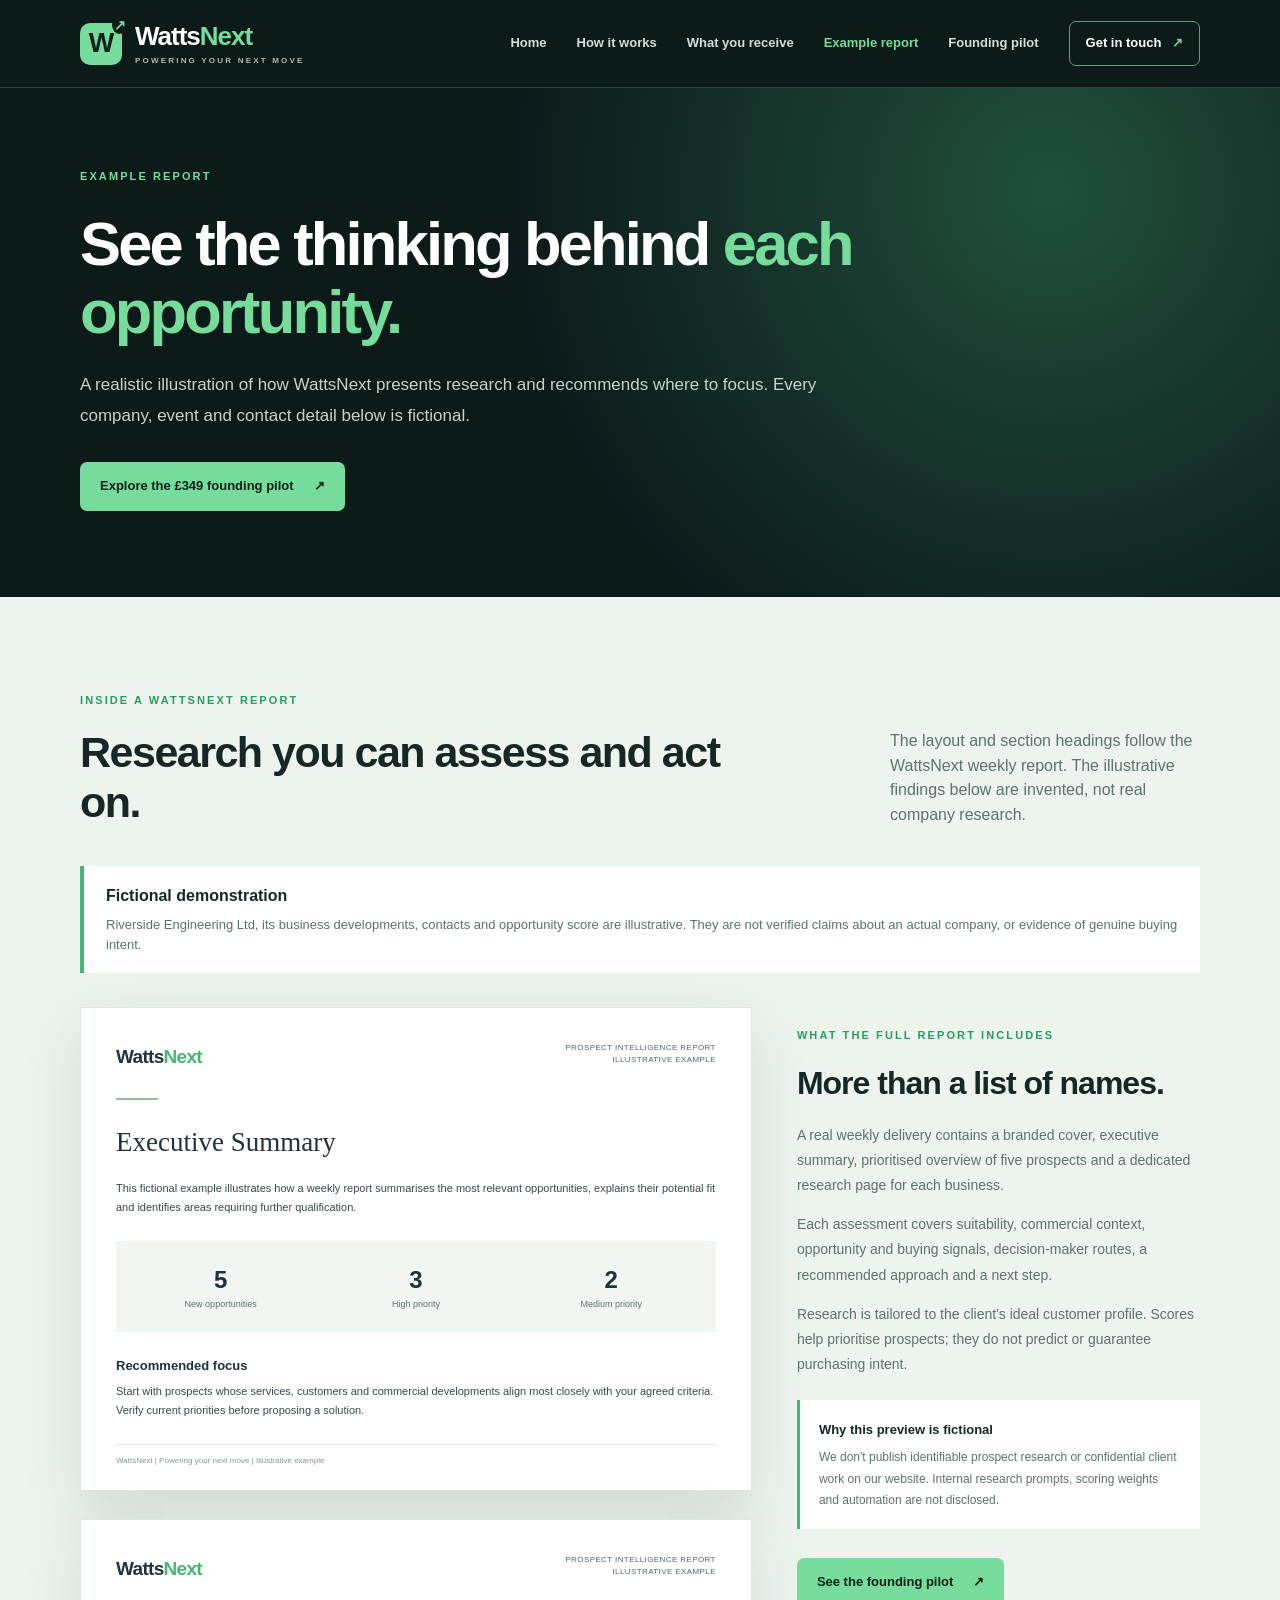
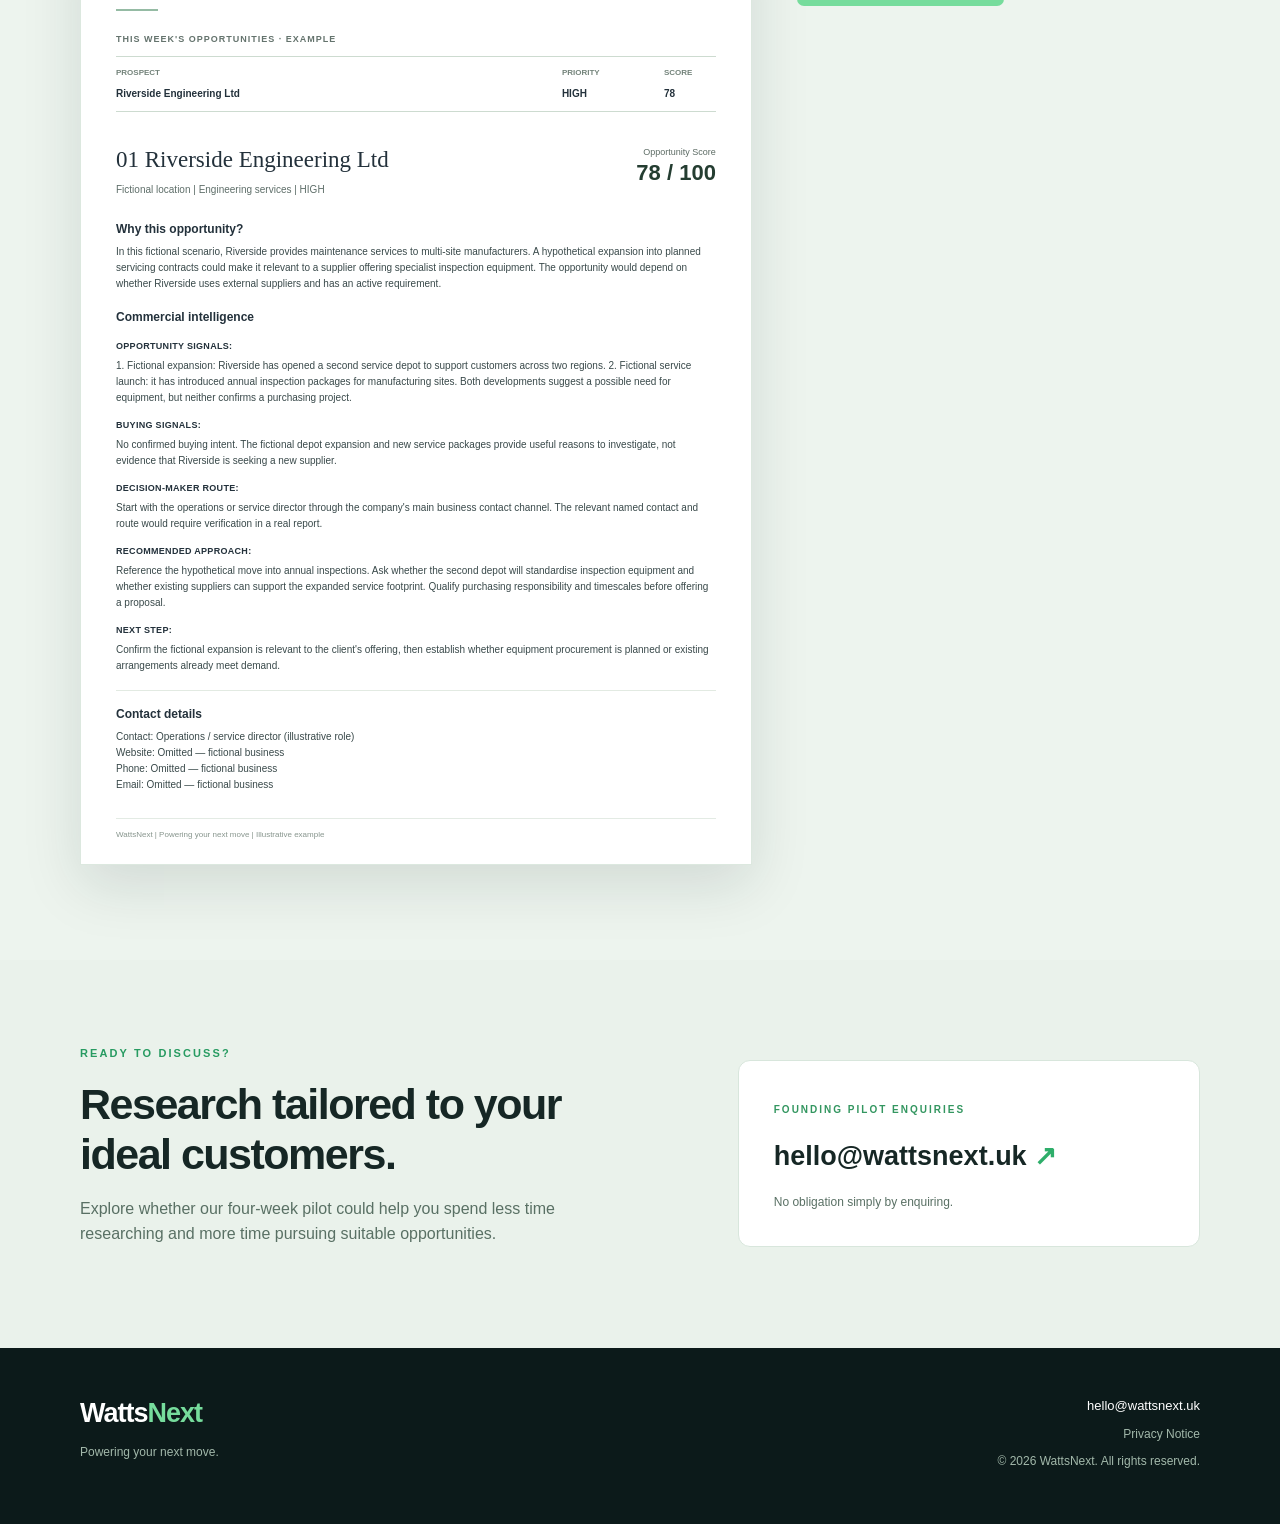
==== example-report.html @ 19c23146 "Add files via upload" ====
<!doctype html><html lang="en-GB"><head><meta charset="utf-8"><meta name="viewport" content="width=device-width, initial-scale=1"><meta name="description" content="Preview the format of a WattsNext prospect intelligence report using entirely fictional business information."><title>Example Report | WattsNext</title><link rel="stylesheet" href="styles.css"></head><body><header class="site-header"><div class="wrap nav"><a class="brand" href="index.html" aria-label="WattsNext home"><span class="mark">W<span class="spark">↗</span></span><span>Watts<span class="green">Next</span><small>POWERING YOUR NEXT MOVE</small></span></a><nav aria-label="Main navigation"><a href="index.html">Home</a><a href="how-it-works.html">How it works</a><a href="index.html#deliverables">What you receive</a><a href="example-report.html" aria-current="page">Example report</a><a href="founding-pilot.html">Founding pilot</a><a class="nav-contact" href="mailto:hello@wattsnext.uk?subject=WattsNext%20enquiry">Get in touch <span aria-hidden="true">↗</span></a></nav></div></header><main><section class="inner-hero"><div class="wrap"><div class="section-label light">EXAMPLE REPORT</div><h1>See the thinking behind <em>each opportunity.</em></h1><p class="lead">A realistic illustration of how WattsNext presents research and recommends where to focus. Every company, event and contact detail below is fictional.</p><div class="actions"><a class="btn primary" href="founding-pilot.html">Explore the £349 founding pilot <span aria-hidden="true">↗</span></a></div></div></section>
<section class="section report-showcase example-report-page"><div class="wrap"><div class="section-label">INSIDE A WATTSNEXT REPORT</div><div class="section-heading"><h2>Research you can assess and act on.</h2><p>The layout and section headings follow the WattsNext weekly report. The illustrative findings below are invented, not real company research.</p></div>
<div class="report-disclaimer"><strong>Fictional demonstration</strong><p>Riverside Engineering Ltd, its business developments, contacts and opportunity score are illustrative. They are not verified claims about an actual company, or evidence of genuine buying intent.</p></div>
<div class="example-report-layout"><div class="report-preview-stack">
<article class="document-preview sample-summary" aria-label="Illustrative weekly report summary"><div class="document-top"><strong>Watts<span>Next</span></strong><small>PROSPECT INTELLIGENCE REPORT<br>ILLUSTRATIVE EXAMPLE</small></div><div class="document-accent"></div><h3 class="sample-doc-title">Executive Summary</h3><p class="sample-doc-copy">This fictional example illustrates how a weekly report summarises the most relevant opportunities, explains their potential fit and identifies areas requiring further qualification.</p><div class="sample-summary-metrics"><div><strong>5</strong><span>New opportunities</span></div><div><strong>3</strong><span>High priority</span></div><div><strong>2</strong><span>Medium priority</span></div></div><h4>Recommended focus</h4><p class="sample-doc-copy">Start with prospects whose services, customers and commercial developments align most closely with your agreed criteria. Verify current priorities before proposing a solution.</p><div class="document-foot">WattsNext | Powering your next move | Illustrative example</div></article>
<article class="document-preview" aria-label="Illustrative fictional prospect research page"><div class="document-top"><strong>Watts<span>Next</span></strong><small>PROSPECT INTELLIGENCE REPORT<br>ILLUSTRATIVE EXAMPLE</small></div><div class="document-accent"></div><div class="document-overline">THIS WEEK'S OPPORTUNITIES · EXAMPLE</div><div class="document-mini-table"><span>PROSPECT</span><span>PRIORITY</span><span>SCORE</span><strong>Riverside Engineering Ltd</strong><b>HIGH</b><b>78</b></div>
<div class="document-heading"><div><h3>01 Riverside Engineering Ltd</h3><p>Fictional location | Engineering services | HIGH</p></div><div class="document-score"><small>Opportunity Score</small><strong>78 / 100</strong></div></div>
<div class="document-section"><h4>Why this opportunity?</h4><p>In this fictional scenario, Riverside provides maintenance services to multi-site manufacturers. A hypothetical expansion into planned servicing contracts could make it relevant to a supplier offering specialist inspection equipment. The opportunity would depend on whether Riverside uses external suppliers and has an active requirement.</p></div>
<div class="document-section"><h4>Commercial intelligence</h4><h5>OPPORTUNITY SIGNALS:</h5><p>1. Fictional expansion: Riverside has opened a second service depot to support customers across two regions. 2. Fictional service launch: it has introduced annual inspection packages for manufacturing sites. Both developments suggest a possible need for equipment, but neither confirms a purchasing project.</p><h5>BUYING SIGNALS:</h5><p>No confirmed buying intent. The fictional depot expansion and new service packages provide useful reasons to investigate, not evidence that Riverside is seeking a new supplier.</p><h5>DECISION-MAKER ROUTE:</h5><p>Start with the operations or service director through the company's main business contact channel. The relevant named contact and route would require verification in a real report.</p><h5>RECOMMENDED APPROACH:</h5><p>Reference the hypothetical move into annual inspections. Ask whether the second depot will standardise inspection equipment and whether existing suppliers can support the expanded service footprint. Qualify purchasing responsibility and timescales before offering a proposal.</p><h5>NEXT STEP:</h5><p>Confirm the fictional expansion is relevant to the client's offering, then establish whether equipment procurement is planned or existing arrangements already meet demand.</p></div>
<div class="document-section document-contacts"><h4>Contact details</h4><p>Contact: Operations / service director (illustrative role)<br>Website: Omitted — fictional business<br>Phone: Omitted — fictional business<br>Email: Omitted — fictional business</p></div><div class="document-foot">WattsNext | Powering your next move | Illustrative example</div></article>
</div><aside class="showcase-aside"><div class="section-label">WHAT THE FULL REPORT INCLUDES</div><h3>More than a list of names.</h3><p>A real weekly delivery contains a branded cover, executive summary, prioritised overview of five prospects and a dedicated research page for each business.</p><p>Each assessment covers suitability, commercial context, opportunity and buying signals, decision-maker routes, a recommended approach and a next step.</p><p>Research is tailored to the client's ideal customer profile. Scores help prioritise prospects; they do not predict or guarantee purchasing intent.</p><div class="showcase-disclaimer"><strong>Why this preview is fictional</strong><p>We don't publish identifiable prospect research or confidential client work on our website. Internal research prompts, scoring weights and automation are not disclosed.</p></div><a class="btn primary" href="founding-pilot.html">See the founding pilot <span aria-hidden="true">↗</span></a></aside></div></div></section>
<section class="contact-section"><div class="wrap contact-grid"><div><div class="section-label">READY TO DISCUSS?</div><h2>Research tailored to your ideal customers.</h2><p>Explore whether our four-week pilot could help you spend less time researching and more time pursuing suitable opportunities.</p></div><div class="contact-box"><span>FOUNDING PILOT ENQUIRIES</span><a href="mailto:hello@wattsnext.uk?subject=WattsNext%20%C2%A3349%20founding%20pilot%20enquiry">hello@wattsnext.uk <span aria-hidden="true">↗</span></a><p>No obligation simply by enquiring.</p></div></div></section></main><footer><div class="wrap footer-grid"><div><a class="footer-brand" href="index.html">Watts<span class="green">Next</span></a><p>Powering your next move.</p></div><div class="footer-right"><a href="mailto:hello@wattsnext.uk">hello@wattsnext.uk</a><p><a href="https://docs.google.com/document/d/1ftN30DPU0YbhLh_8CklvsjxT-NBt7JfH/edit?usp=drivesdk&amp;ouid=116151901559799536463&amp;rtpof=true&amp;sd=true" target="_blank" rel="noopener noreferrer">Privacy Notice</a></p><p>© <span id="year">2026</span> WattsNext. All rights reserved.</p></div></div></footer><script>document.getElementById('year').textContent=new Date().getFullYear();</script></body></html>
---- styles.css ----
:root{--dark:#0c1a1a;--dark2:#102726;--green:#76dc9c;--green2:#40b977;--ink:#162725;--muted:#5f716b;--light:#f3f7f3;--line:#dce8df}*{box-sizing:border-box}html{scroll-behavior:smooth}body{margin:0;font-family:Arial,Helvetica,sans-serif;color:var(--ink);line-height:1.55}a{text-decoration:none;color:inherit}.wrap{width:min(1120px,calc(100% - 48px));margin:auto}.site-header{background:var(--dark);color:#fff;border-bottom:1px solid #29403b}.nav{min-height:87px;display:flex;align-items:center;justify-content:space-between;gap:24px}.brand{display:flex;align-items:center;gap:13px;font-size:26px;font-weight:800;letter-spacing:-1px;line-height:1}.brand small{display:block;font-size:8px;letter-spacing:2.2px;color:#a9bcb4;margin-top:8px;font-weight:600}.green{color:var(--green)}.mark{width:42px;height:42px;background:var(--green);color:#0c2019;display:grid;place-items:center;border-radius:10px;font-size:27px;font-weight:900;position:relative}.spark{position:absolute;font-size:14px;right:-5px;top:-7px;background:var(--dark);color:var(--green);border-radius:50%;padding:2px}.nav nav{display:flex;align-items:center;gap:30px;font-size:13px;font-weight:600}.nav nav>a:not(.nav-contact){color:#d1dfd6}.nav nav>a:hover{color:var(--green)}.nav-contact{border:1px solid #6c9680;border-radius:7px;padding:11px 16px}.nav-contact span{color:var(--green);margin-left:7px}.hero{background:radial-gradient(circle at 78% 35%,#173c32 0%,transparent 43%),var(--dark);color:#fff;padding:90px 0 100px;overflow:hidden}.hero-grid{display:grid;grid-template-columns:1.1fr .9fr;gap:55px;align-items:center}.eyebrow,.section-label{font-size:11px;font-weight:800;letter-spacing:2.1px;color:#279b61}.eyebrow{color:var(--green);display:flex;align-items:center;gap:11px}.dot{height:7px;width:7px;background:var(--green);border-radius:50%;box-shadow:0 0 0 5px #75db9a24}h1,h2,h3,p{margin-top:0}h1{font-size:clamp(42px,5.1vw,68px);letter-spacing:-2.8px;line-height:1.1;margin:25px 0}h1 em{font-style:normal;color:var(--green)}.lead{font-size:17px;color:#c4d5ce;max-width:565px;line-height:1.8}.actions{display:flex;gap:13px;flex-wrap:wrap;margin-top:31px}.btn{display:inline-flex;align-items:center;justify-content:center;gap:20px;border-radius:7px;padding:14px 20px;font-size:13px;font-weight:800;transition:transform .15s}.btn:hover{transform:translateY(-2px)}.primary{background:var(--green);color:#092018}.secondary{border:1px solid #5c7770;color:#fff}.hero-note{font-size:12px;color:#9eb5aa;display:flex;align-items:center;gap:11px;margin-top:39px}.line{width:27px;height:1px;background:var(--green)}.hero-visual{position:relative;padding:25px 0 30px}.glow{position:absolute;width:380px;height:380px;background:#64d99918;border-radius:50%;filter:blur(22px);left:30px;top:10px}.report{position:relative;max-width:440px;margin:auto;background:#f8faf7;color:var(--ink);border-radius:13px;box-shadow:0 35px 70px #0007;transform:rotate(2deg);padding:30px}.report-top{display:flex;justify-content:space-between;align-items:center;gap:8px;font-size:10px;font-weight:900;color:#1d3730}.report-top>span:last-child{font-size:7px;letter-spacing:1px;color:#7a8d85}.report-title{font-size:28px;letter-spacing:-1px;line-height:1.15;font-weight:800;margin-top:38px}.report-sub{font-size:10px;color:#80928a;margin-top:9px;margin-bottom:27px}.report-row{display:flex;align-items:center;gap:12px;border-top:1px solid #e3eae4;padding:17px 0}.avatar{width:34px;height:34px;background:#e2f3e8;color:#278d58;display:grid;place-items:center;border-radius:8px;font-size:11px;font-weight:800}.fake-lines{flex:1;display:grid;gap:7px}.fake-lines b,.fake-lines i{height:7px;background:#d7e3da;border-radius:8px;width:82%}.fake-lines i{width:60%;height:5px;background:#e9efea}.score{font-size:8px;color:#23804f;background:#d9f5e3;border-radius:4px;padding:6px;font-weight:800;white-space:nowrap}.score.medium{color:#96711e;background:#f8edcb}.report-footer{display:flex;justify-content:space-between;border-top:1px solid #e3eae4;padding-top:17px;font-size:8px;color:#899b90;letter-spacing:1px;font-weight:800}.float-chip{position:absolute;right:-18px;bottom:10px;background:#1c3d32;color:#fff;border:1px solid #47735a;box-shadow:0 15px 35px #0006;border-radius:8px;padding:12px 16px;font-size:12px;font-weight:700;transform:rotate(-2deg)}.check{background:var(--green);color:#0d231a;border-radius:50%;padding:2px 5px;margin-right:8px}.intro{padding:72px 0;background:#eaf2eb}.intro-grid{display:grid;grid-template-columns:230px 1fr;gap:35px}.intro h2{font-size:clamp(26px,3.1vw,38px);line-height:1.28;letter-spacing:-1px;max-width:820px}.intro h2 span,.deliverables h2 span{color:#6b8275}.intro p{max-width:750px;color:#51665a}.section{padding:95px 0}.section-heading{display:flex;justify-content:space-between;align-items:end;gap:60px;margin:18px 0 38px}.section-heading h2,.deliverables h2,.contact-section h2{font-size:clamp(30px,3.5vw,43px);line-height:1.18;letter-spacing:-1.5px;max-width:650px;margin:0}.section-heading p{color:var(--muted);max-width:310px;margin:0}.steps{display:grid;grid-template-columns:repeat(3,1fr);gap:18px}.step{background:#f4f8f4;border:1px solid #e2eae2;border-radius:11px;padding:29px}.step-number{font-size:12px;font-weight:800;color:#6d9580}.step-icon{font-size:35px;color:#268b59;margin:23px 0 17px}.step h3{font-size:18px;line-height:1.3}.step p{font-size:13px;color:#5b6e63;margin:0}.deliverables{background:#f0f5f0}.deliver-grid{display:grid;grid-template-columns:1.1fr .9fr;gap:95px;align-items:center}.deliverables h2{margin:19px 0 22px}.deliverables p{color:#596e62;max-width:570px}.feature-list{list-style:none;padding:0;margin:28px 0 0}.feature-list li{margin:14px 0;font-size:14px;font-weight:600;display:flex;gap:13px}.feature-list li span{color:#2eac69;font-weight:900}.deliver-card{background:var(--dark2);color:#fff;border-radius:13px;padding:48px 42px;box-shadow:20px 20px 0 #dce8de}.card-label{color:var(--green);font-size:10px;letter-spacing:2px;font-weight:800}.big-quote{font-size:clamp(29px,3vw,42px);font-weight:800;letter-spacing:-1.3px;line-height:1.2;margin:35px 0}.card-rule{height:1px;background:#45665a;margin-bottom:24px}.deliver-card p{font-size:13px;color:#b9cec2;line-height:1.8;margin:0}.pilot-section{background:#fff}.pilot-card{background:var(--dark);border-radius:17px;color:#fff;padding:65px;display:grid;grid-template-columns:1fr .75fr;gap:70px;align-items:center;background-image:radial-gradient(circle at 10% 90%,#214f3c,transparent 43%)}.section-label.light{color:var(--green)}.pilot-card h2{font-size:clamp(32px,3.7vw,49px);letter-spacing:-1.5px;line-height:1.15;margin:22px 0}.pilot-card p{color:#c1d1c7;font-size:15px;line-height:1.8;margin-bottom:30px}.price-box{border:1px solid #4b7662;border-radius:12px;padding:35px;background:#ffffff0b}.price-label{font-size:10px;letter-spacing:1.5px;color:#a6d4b7;font-weight:800}.price{font-size:72px;font-weight:800;letter-spacing:-3px;line-height:1.15;margin-top:15px}.price-sub{font-size:12px;color:#b8d0bf}.price-rule{height:1px;background:#476457;margin:24px 0}.metric{display:flex;align-items:center;gap:17px;margin-top:15px}.metric strong{font-size:29px;color:var(--green);min-width:42px}.metric span{font-size:12px;color:#d0dfd4}.contact-section{background:#eaf2eb;padding:85px 0}.contact-grid{display:grid;grid-template-columns:1fr .8fr;gap:80px;align-items:center}.contact-section h2{margin:17px 0}.contact-section p{color:#597064;max-width:540px}.contact-box{background:#fff;border:1px solid #d8e6dc;border-radius:12px;padding:35px}.contact-box>span{font-size:10px;letter-spacing:2px;font-weight:800;color:#339660}.contact-box>a{display:block;font-size:clamp(18px,2.3vw,27px);font-weight:800;margin:15px 0;word-break:break-word}.contact-box>a span{color:#2eae6a}.contact-box p{font-size:12px;margin:0}footer{background:#0c1a1a;color:#fff;padding:45px 0}.footer-grid{display:flex;justify-content:space-between;gap:40px}.footer-brand{font-size:27px;font-weight:800;letter-spacing:-1px}footer p{font-size:12px;color:#a2b8aa;margin:8px 0}.footer-right{text-align:right}.footer-right>a{font-size:13px}.footer-notice{max-width:450px;font-size:11px}@media(max-width:850px){.nav nav{gap:13px}.nav nav>a:not(.nav-contact){display:none}.hero-grid,.deliver-grid,.pilot-card{grid-template-columns:1fr}.hero{padding:65px 0}.hero-visual{max-width:500px;margin:auto;width:100%}.intro-grid{grid-template-columns:1fr;gap:12px}.section-heading{display:block}.section-heading p{margin-top:15px}.deliver-grid,.pilot-card{gap:38px}.pilot-card{padding:40px}.contact-grid{gap:30px}}@media(max-width:600px){.wrap{width:min(100% - 34px,1120px)}.nav{min-height:75px}.brand{font-size:23px}.brand small{font-size:7px}.nav-contact{font-size:11px;padding:9px}.hero{padding:56px 0 72px}h1{letter-spacing:-1.7px}.lead{font-size:15px}.report{padding:23px}.float-chip{right:0}.intro,.section,.contact-section{padding:60px 0}.steps{grid-template-columns:1fr}.deliver-card{padding:32px;box-shadow:10px 10px 0 #dce8de}.pilot-card{padding:29px}.price{font-size:58px}.contact-grid{grid-template-columns:1fr}.contact-box{padding:24px}.footer-grid{display:block}.footer-right{text-align:left;margin-top:24px}}

/* Additional pages and responsive navigation */
.inner-hero{background:radial-gradient(circle at 82% 20%,#214f3c 0%,transparent 48%),var(--dark);color:#fff;padding:80px 0 86px}.inner-hero h1{max-width:920px;font-size:clamp(39px,4.8vw,62px)}.inner-hero .lead{max-width:740px}.inner-title{font-size:clamp(30px,3.4vw,43px);letter-spacing:-1.5px;line-height:1.2;max-width:820px;margin:20px 0 35px}.detail-steps{display:grid;grid-template-columns:repeat(2,minmax(0,1fr));gap:20px}.detail-steps.three{grid-template-columns:repeat(3,minmax(0,1fr))}.detail-step,.info-card{border:1px solid var(--line);border-radius:12px;background:#fff;padding:30px}.detail-step h3,.info-card h3{font-size:19px;margin:15px 0 12px}.detail-step p,.info-card p{font-size:14px;color:var(--muted);margin:0}.muted-section{background:var(--light)}.info-grid{display:grid;grid-template-columns:repeat(2,minmax(0,1fr));gap:18px}.end-cta{display:flex;justify-content:space-between;align-items:center;gap:30px}.end-cta h2{font-size:clamp(28px,3vw,40px);margin:15px 0}.end-cta p{color:var(--muted)}.fine-print{margin-top:32px;font-size:12px;color:var(--muted);max-width:880px}.pilot-page-card{padding:55px}
@media(max-width:850px){.nav{flex-wrap:wrap;padding:14px 0}.nav nav{display:flex;flex-wrap:wrap;justify-content:flex-start;width:100%;gap:10px 17px}.nav nav>a:not(.nav-contact){display:inline;color:#d1dfd6}.nav-contact{padding:7px 10px}.detail-steps.three{grid-template-columns:1fr}.end-cta{display:block}.end-cta .btn{margin-top:12px}}
@media(max-width:600px){.inner-hero{padding:55px 0 65px}.detail-steps,.info-grid{grid-template-columns:1fr}.detail-step,.info-card{padding:24px}.pilot-page-card{padding:29px}.nav nav{font-size:12px;gap:9px 13px}.nav nav>a:not(.nav-contact){display:inline}}

/* Fictional preview based on the actual WattsNext PDF report layout */
.report-showcase{background:#edf4ee}.showcase-layout{display:grid;grid-template-columns:minmax(0,1.3fr) minmax(250px,.7fr);gap:50px;align-items:start}.document-preview{background:#fff;color:#23313b;border:1px solid #dce8df;box-shadow:0 20px 55px #10272620;padding:34px 35px 22px;font-family:Arial,Helvetica,sans-serif}.document-top{display:flex;justify-content:space-between;gap:20px;align-items:start}.document-top strong{font-size:19px;letter-spacing:-.7px}.document-top strong span{color:#40b977}.document-top small{text-align:right;font-size:8px;color:#53636b;letter-spacing:.4px;line-height:1.5}.document-accent{height:2px;width:42px;background:#95bba4;margin:26px 0 22px}.document-overline{font-size:9px;font-weight:700;letter-spacing:1px;color:#64736d;margin-bottom:9px}.document-mini-table{display:grid;grid-template-columns:1fr 90px 52px;align-items:center;gap:6px 12px;font-size:10px;border-top:1px solid #cddbd0;border-bottom:1px solid #cddbd0;padding:10px 0;margin-bottom:34px}.document-mini-table>span{font-size:8px;color:#73837a;font-weight:800}.document-mini-table b{font-size:10px}.document-heading{display:flex;justify-content:space-between;gap:20px;align-items:start;margin-bottom:22px}.document-heading h3{font-family:Georgia,serif;font-size:23px;line-height:1.18;font-weight:400;margin:0 0 9px}.document-heading p{font-size:10px;color:#5e6e69;margin:0}.document-score{text-align:right;min-width:110px}.document-score small{display:block;font-size:9px;color:#5c6b64}.document-score strong{display:block;font-size:22px;line-height:1.2;color:#243d31}.document-section{margin:16px 0}.document-section h4{font-size:12px;margin:0 0 6px;font-weight:800}.document-section h5{font-size:9px;margin:13px 0 4px;letter-spacing:.3px}.document-section p{font-size:10px;line-height:1.6;margin:0;color:#39494a}.document-contacts{border-top:1px solid #e2eae2;padding-top:14px}.document-foot{border-top:1px solid #e3ebe4;margin-top:25px;padding-top:10px;color:#87958d;font-size:8px}.showcase-aside{padding-top:20px}.showcase-aside h3{font-size:clamp(24px,2.5vw,35px);line-height:1.2;letter-spacing:-1px;margin:20px 0}.showcase-aside p{font-size:14px;color:#5f716b;line-height:1.8}.showcase-disclaimer{background:#fff;border-left:3px solid #40b977;padding:17px 19px;margin:23px 0}.showcase-disclaimer strong{font-size:13px}.showcase-disclaimer p{font-size:12px;margin:5px 0 0}.showcase-aside .btn{margin-top:6px}
@media(max-width:850px){.showcase-layout{grid-template-columns:1fr;gap:28px}.showcase-aside{padding-top:0}}@media(max-width:600px){.document-preview{padding:22px 17px}.document-heading h3{font-size:19px}.document-score{min-width:80px}.document-score strong{font-size:17px}.document-mini-table{grid-template-columns:1fr 54px 38px;gap:7px}.document-top strong{font-size:16px}}

/* Dedicated example report and compact pilot preview */
.preview-teaser{background:#edf4ee}.teaser-grid{display:grid;grid-template-columns:1.1fr .8fr;gap:70px;align-items:center}.teaser-grid p{max-width:620px;color:#5f716b;line-height:1.8;margin:20px 0 24px}.teaser-document{background:#fff;border:1px solid #dce8df;border-radius:12px;padding:30px;box-shadow:0 18px 50px #10272616;transform:rotate(1deg)}.teaser-top{font-weight:800;font-size:21px}.teaser-top small{float:right;font-size:8px;color:#6a8073;letter-spacing:1px}.teaser-rule{width:42px;height:2px;background:#8ab79a;margin:28px 0}.teaser-name{font-family:Georgia,serif;font-size:23px}.teaser-score{font-weight:800;color:#278c58;margin:10px 0 23px}.teaser-lines{display:grid;gap:9px}.teaser-lines b,.teaser-lines i{height:8px;border-radius:5px;background:#d8e5da;width:90%}.teaser-lines i{height:6px;background:#e8efe9;width:72%}.teaser-caption{font-size:9px;letter-spacing:1px;color:#778d7f;margin-top:25px}.example-report-page{background:#edf4ee}.report-disclaimer{border-left:4px solid #40b977;background:#fff;padding:18px 22px;margin:0 0 34px}.report-disclaimer p{margin:6px 0 0;font-size:13px;color:#5f716b}.example-report-layout{display:grid;grid-template-columns:minmax(0,1.25fr) minmax(250px,.75fr);gap:45px;align-items:start}.report-preview-stack{display:grid;gap:28px;min-width:0}.sample-doc-title{font-family:Georgia,serif;font-size:27px;font-weight:400;margin:10px 0 16px}.sample-doc-copy{font-size:11px;color:#39494a;line-height:1.7}.sample-summary-metrics{display:grid;grid-template-columns:repeat(3,1fr);gap:10px;background:#f2f6f2;padding:20px 12px;margin:24px 0}.sample-summary-metrics div{display:grid;justify-items:center;text-align:center}.sample-summary-metrics strong{font-size:24px}.sample-summary-metrics span{font-size:9px;color:#5f716b}.sample-summary h4{font-size:13px;margin-bottom:6px}.example-report-page .showcase-aside{position:sticky;top:25px}.nav nav a[aria-current=page]{color:var(--green)!important}
/* Allow visitors to reach every page on small screens, instead of hiding the links. */
@media(max-width:850px){.nav{flex-wrap:wrap;padding:13px 0;gap:12px}.nav nav{width:100%;overflow-x:auto;white-space:nowrap;padding-bottom:7px;gap:18px}.nav nav>a:not(.nav-contact){display:inline-block}.teaser-grid,.example-report-layout{grid-template-columns:1fr;gap:30px}.example-report-page .showcase-aside{position:static}}
@media(max-width:600px){.teaser-document{padding:22px}.teaser-top small{float:none;display:block;margin-top:7px}.example-report-page .document-preview{padding:22px 17px}.example-report-page .document-heading{flex-wrap:wrap}.example-report-page .document-score{text-align:left}.nav nav{font-size:12px}}
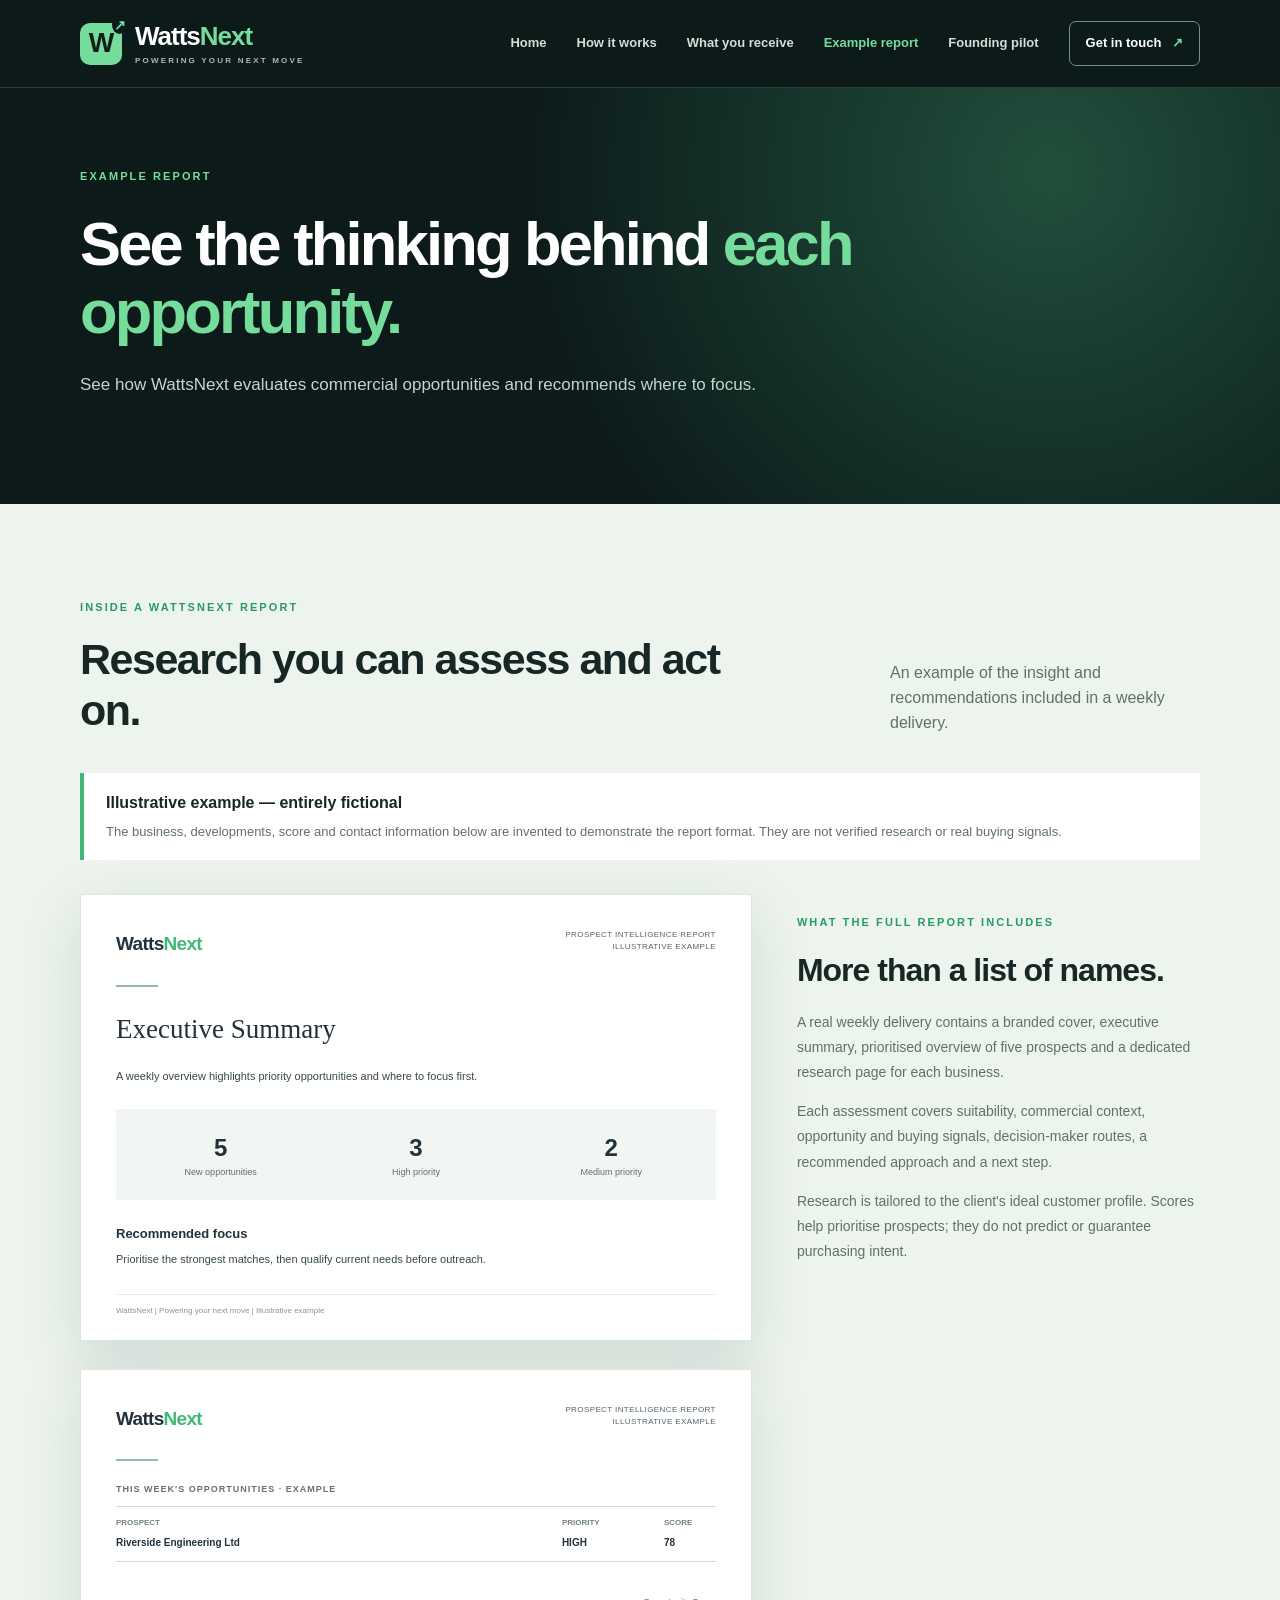
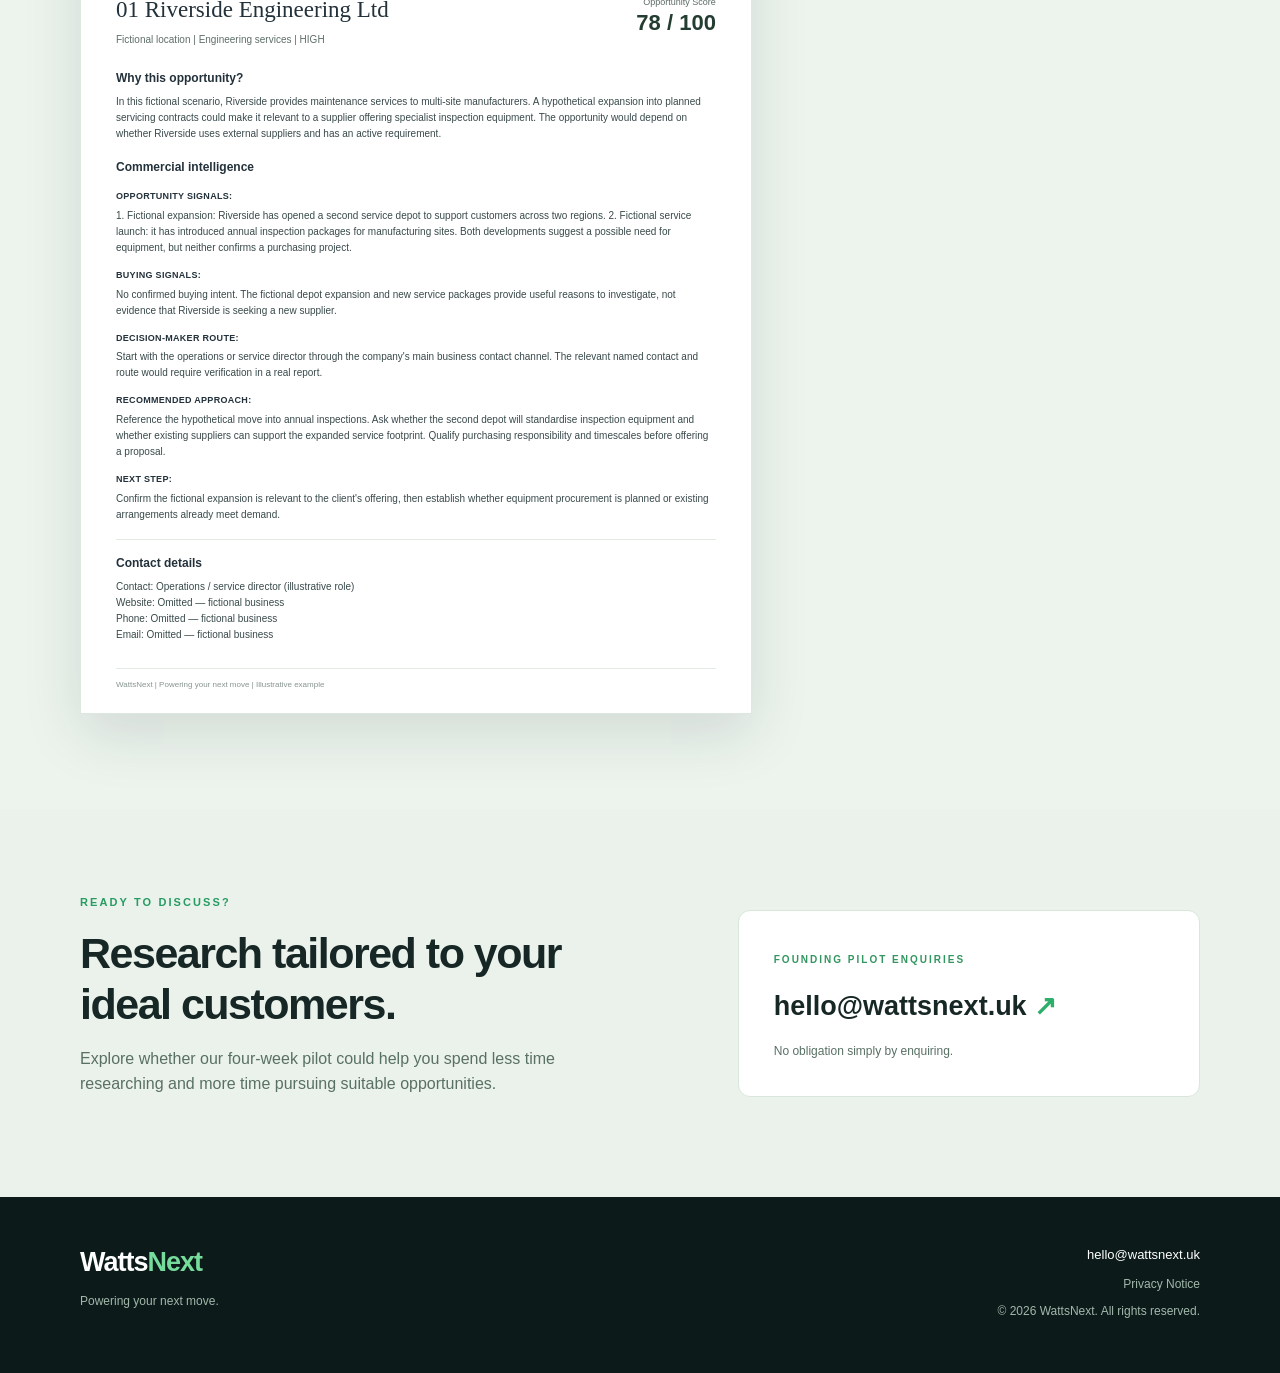
==== commit e1f01312: "Add files via upload" ====
--- a/example-report.html
+++ b/example-report.html
@@ -1,12 +1,12 @@
-<!doctype html><html lang="en-GB"><head><meta charset="utf-8"><meta name="viewport" content="width=device-width, initial-scale=1"><meta name="description" content="Preview the format of a WattsNext prospect intelligence report using entirely fictional business information."><title>Example Report | WattsNext</title><link rel="stylesheet" href="styles.css"></head><body><header class="site-header"><div class="wrap nav"><a class="brand" href="index.html" aria-label="WattsNext home"><span class="mark">W<span class="spark">↗</span></span><span>Watts<span class="green">Next</span><small>POWERING YOUR NEXT MOVE</small></span></a><nav aria-label="Main navigation"><a href="index.html">Home</a><a href="how-it-works.html">How it works</a><a href="index.html#deliverables">What you receive</a><a href="example-report.html" aria-current="page">Example report</a><a href="founding-pilot.html">Founding pilot</a><a class="nav-contact" href="mailto:hello@wattsnext.uk?subject=WattsNext%20enquiry">Get in touch <span aria-hidden="true">↗</span></a></nav></div></header><main><section class="inner-hero"><div class="wrap"><div class="section-label light">EXAMPLE REPORT</div><h1>See the thinking behind <em>each opportunity.</em></h1><p class="lead">A realistic illustration of how WattsNext presents research and recommends where to focus. Every company, event and contact detail below is fictional.</p><div class="actions"><a class="btn primary" href="founding-pilot.html">Explore the £349 founding pilot <span aria-hidden="true">↗</span></a></div></div></section>
-<section class="section report-showcase example-report-page"><div class="wrap"><div class="section-label">INSIDE A WATTSNEXT REPORT</div><div class="section-heading"><h2>Research you can assess and act on.</h2><p>The layout and section headings follow the WattsNext weekly report. The illustrative findings below are invented, not real company research.</p></div>
-<div class="report-disclaimer"><strong>Fictional demonstration</strong><p>Riverside Engineering Ltd, its business developments, contacts and opportunity score are illustrative. They are not verified claims about an actual company, or evidence of genuine buying intent.</p></div>
+<!doctype html><html lang="en-GB"><head><meta charset="utf-8"><meta name="viewport" content="width=device-width, initial-scale=1"><meta name="description" content="Preview the format of a WattsNext prospect intelligence report using entirely fictional business information."><title>Example Report | WattsNext</title><link rel="stylesheet" href="styles.css"></head><body><header class="site-header"><div class="wrap nav"><a class="brand" href="index.html" aria-label="WattsNext home"><span class="mark">W<span class="spark">↗</span></span><span>Watts<span class="green">Next</span><small>POWERING YOUR NEXT MOVE</small></span></a><button class="mobile-menu-toggle" type="button" aria-controls="primary-navigation" aria-expanded="false" aria-label="Open navigation menu"><span class="menu-icon" aria-hidden="true">☰</span><span class="menu-label">Menu</span></button><nav id="primary-navigation" aria-label="Main navigation"><a href="index.html">Home</a><a href="how-it-works.html">How it works</a><a href="index.html#deliverables">What you receive</a><a href="example-report.html" aria-current="page">Example report</a><a href="founding-pilot.html">Founding pilot</a><a class="nav-contact" href="mailto:hello@wattsnext.uk?subject=WattsNext%20enquiry">Get in touch <span aria-hidden="true">↗</span></a></nav></div></header><main><section class="inner-hero"><div class="wrap"><div class="section-label light">EXAMPLE REPORT</div><h1>See the thinking behind <em>each opportunity.</em></h1><p class="lead">See how WattsNext evaluates commercial opportunities and recommends where to focus.</p></div></section>
+<section class="section report-showcase example-report-page"><div class="wrap"><div class="section-label">INSIDE A WATTSNEXT REPORT</div><div class="section-heading"><h2>Research you can assess and act on.</h2><p>An example of the insight and recommendations included in a weekly delivery.</p></div>
+<div class="report-disclaimer"><strong>Illustrative example — entirely fictional</strong><p>The business, developments, score and contact information below are invented to demonstrate the report format. They are not verified research or real buying signals.</p></div>
 <div class="example-report-layout"><div class="report-preview-stack">
-<article class="document-preview sample-summary" aria-label="Illustrative weekly report summary"><div class="document-top"><strong>Watts<span>Next</span></strong><small>PROSPECT INTELLIGENCE REPORT<br>ILLUSTRATIVE EXAMPLE</small></div><div class="document-accent"></div><h3 class="sample-doc-title">Executive Summary</h3><p class="sample-doc-copy">This fictional example illustrates how a weekly report summarises the most relevant opportunities, explains their potential fit and identifies areas requiring further qualification.</p><div class="sample-summary-metrics"><div><strong>5</strong><span>New opportunities</span></div><div><strong>3</strong><span>High priority</span></div><div><strong>2</strong><span>Medium priority</span></div></div><h4>Recommended focus</h4><p class="sample-doc-copy">Start with prospects whose services, customers and commercial developments align most closely with your agreed criteria. Verify current priorities before proposing a solution.</p><div class="document-foot">WattsNext | Powering your next move | Illustrative example</div></article>
+<article class="document-preview sample-summary" aria-label="Illustrative weekly report summary"><div class="document-top"><strong>Watts<span>Next</span></strong><small>PROSPECT INTELLIGENCE REPORT<br>ILLUSTRATIVE EXAMPLE</small></div><div class="document-accent"></div><h3 class="sample-doc-title">Executive Summary</h3><p class="sample-doc-copy">A weekly overview highlights priority opportunities and where to focus first.</p><div class="sample-summary-metrics"><div><strong>5</strong><span>New opportunities</span></div><div><strong>3</strong><span>High priority</span></div><div><strong>2</strong><span>Medium priority</span></div></div><h4>Recommended focus</h4><p class="sample-doc-copy">Prioritise the strongest matches, then qualify current needs before outreach.</p><div class="document-foot">WattsNext | Powering your next move | Illustrative example</div></article>
 <article class="document-preview" aria-label="Illustrative fictional prospect research page"><div class="document-top"><strong>Watts<span>Next</span></strong><small>PROSPECT INTELLIGENCE REPORT<br>ILLUSTRATIVE EXAMPLE</small></div><div class="document-accent"></div><div class="document-overline">THIS WEEK'S OPPORTUNITIES · EXAMPLE</div><div class="document-mini-table"><span>PROSPECT</span><span>PRIORITY</span><span>SCORE</span><strong>Riverside Engineering Ltd</strong><b>HIGH</b><b>78</b></div>
 <div class="document-heading"><div><h3>01 Riverside Engineering Ltd</h3><p>Fictional location | Engineering services | HIGH</p></div><div class="document-score"><small>Opportunity Score</small><strong>78 / 100</strong></div></div>
 <div class="document-section"><h4>Why this opportunity?</h4><p>In this fictional scenario, Riverside provides maintenance services to multi-site manufacturers. A hypothetical expansion into planned servicing contracts could make it relevant to a supplier offering specialist inspection equipment. The opportunity would depend on whether Riverside uses external suppliers and has an active requirement.</p></div>
 <div class="document-section"><h4>Commercial intelligence</h4><h5>OPPORTUNITY SIGNALS:</h5><p>1. Fictional expansion: Riverside has opened a second service depot to support customers across two regions. 2. Fictional service launch: it has introduced annual inspection packages for manufacturing sites. Both developments suggest a possible need for equipment, but neither confirms a purchasing project.</p><h5>BUYING SIGNALS:</h5><p>No confirmed buying intent. The fictional depot expansion and new service packages provide useful reasons to investigate, not evidence that Riverside is seeking a new supplier.</p><h5>DECISION-MAKER ROUTE:</h5><p>Start with the operations or service director through the company's main business contact channel. The relevant named contact and route would require verification in a real report.</p><h5>RECOMMENDED APPROACH:</h5><p>Reference the hypothetical move into annual inspections. Ask whether the second depot will standardise inspection equipment and whether existing suppliers can support the expanded service footprint. Qualify purchasing responsibility and timescales before offering a proposal.</p><h5>NEXT STEP:</h5><p>Confirm the fictional expansion is relevant to the client's offering, then establish whether equipment procurement is planned or existing arrangements already meet demand.</p></div>
 <div class="document-section document-contacts"><h4>Contact details</h4><p>Contact: Operations / service director (illustrative role)<br>Website: Omitted — fictional business<br>Phone: Omitted — fictional business<br>Email: Omitted — fictional business</p></div><div class="document-foot">WattsNext | Powering your next move | Illustrative example</div></article>
-</div><aside class="showcase-aside"><div class="section-label">WHAT THE FULL REPORT INCLUDES</div><h3>More than a list of names.</h3><p>A real weekly delivery contains a branded cover, executive summary, prioritised overview of five prospects and a dedicated research page for each business.</p><p>Each assessment covers suitability, commercial context, opportunity and buying signals, decision-maker routes, a recommended approach and a next step.</p><p>Research is tailored to the client's ideal customer profile. Scores help prioritise prospects; they do not predict or guarantee purchasing intent.</p><div class="showcase-disclaimer"><strong>Why this preview is fictional</strong><p>We don't publish identifiable prospect research or confidential client work on our website. Internal research prompts, scoring weights and automation are not disclosed.</p></div><a class="btn primary" href="founding-pilot.html">See the founding pilot <span aria-hidden="true">↗</span></a></aside></div></div></section>
-<section class="contact-section"><div class="wrap contact-grid"><div><div class="section-label">READY TO DISCUSS?</div><h2>Research tailored to your ideal customers.</h2><p>Explore whether our four-week pilot could help you spend less time researching and more time pursuing suitable opportunities.</p></div><div class="contact-box"><span>FOUNDING PILOT ENQUIRIES</span><a href="mailto:hello@wattsnext.uk?subject=WattsNext%20%C2%A3349%20founding%20pilot%20enquiry">hello@wattsnext.uk <span aria-hidden="true">↗</span></a><p>No obligation simply by enquiring.</p></div></div></section></main><footer><div class="wrap footer-grid"><div><a class="footer-brand" href="index.html">Watts<span class="green">Next</span></a><p>Powering your next move.</p></div><div class="footer-right"><a href="mailto:hello@wattsnext.uk">hello@wattsnext.uk</a><p><a href="https://docs.google.com/document/d/1ftN30DPU0YbhLh_8CklvsjxT-NBt7JfH/edit?usp=drivesdk&amp;ouid=116151901559799536463&amp;rtpof=true&amp;sd=true" target="_blank" rel="noopener noreferrer">Privacy Notice</a></p><p>© <span id="year">2026</span> WattsNext. All rights reserved.</p></div></div></footer><script>document.getElementById('year').textContent=new Date().getFullYear();</script></body></html>+</div><aside class="showcase-aside"><div class="section-label">WHAT THE FULL REPORT INCLUDES</div><h3>More than a list of names.</h3><p>A real weekly delivery contains a branded cover, executive summary, prioritised overview of five prospects and a dedicated research page for each business.</p><p>Each assessment covers suitability, commercial context, opportunity and buying signals, decision-maker routes, a recommended approach and a next step.</p><p>Research is tailored to the client's ideal customer profile. Scores help prioritise prospects; they do not predict or guarantee purchasing intent.</p></aside></div></div></section>
+<section class="contact-section"><div class="wrap contact-grid"><div><div class="section-label">READY TO DISCUSS?</div><h2>Research tailored to your ideal customers.</h2><p>Explore whether our four-week pilot could help you spend less time researching and more time pursuing suitable opportunities.</p></div><div class="contact-box"><span>FOUNDING PILOT ENQUIRIES</span><a href="mailto:hello@wattsnext.uk?subject=WattsNext%20%C2%A3349%20founding%20pilot%20enquiry">hello@wattsnext.uk <span aria-hidden="true">↗</span></a><p>No obligation simply by enquiring.</p></div></div></section></main><footer><div class="wrap footer-grid"><div><a class="footer-brand" href="index.html">Watts<span class="green">Next</span></a><p>Powering your next move.</p></div><div class="footer-right"><a href="mailto:hello@wattsnext.uk">hello@wattsnext.uk</a><p><a href="https://docs.google.com/document/d/1ftN30DPU0YbhLh_8CklvsjxT-NBt7JfH/edit?usp=drivesdk&amp;ouid=116151901559799536463&amp;rtpof=true&amp;sd=true" target="_blank" rel="noopener noreferrer">Privacy Notice</a></p><p>© <span id="year">2026</span> WattsNext. All rights reserved.</p></div></div></footer><script>document.getElementById('year').textContent=new Date().getFullYear();</script><script>(function(){const toggle=document.querySelector('.mobile-menu-toggle');const nav=document.getElementById('primary-navigation');if(!toggle||!nav)return;function close(){toggle.setAttribute('aria-expanded','false');toggle.setAttribute('aria-label','Open navigation menu');nav.classList.remove('menu-open')}toggle.addEventListener('click',function(){const open=toggle.getAttribute('aria-expanded')!=='true';toggle.setAttribute('aria-expanded',String(open));toggle.setAttribute('aria-label',open?'Close navigation menu':'Open navigation menu');nav.classList.toggle('menu-open',open)});nav.querySelectorAll('a').forEach(a=>a.addEventListener('click',close));document.addEventListener('keydown',e=>{if(e.key==='Escape')close()});window.addEventListener('resize',()=>{if(window.innerWidth>850)close()})})();</script></body></html>
--- a/styles.css
+++ b/styles.css
@@ -14,3 +14,18 @@
 /* Allow visitors to reach every page on small screens, instead of hiding the links. */
 @media(max-width:850px){.nav{flex-wrap:wrap;padding:13px 0;gap:12px}.nav nav{width:100%;overflow-x:auto;white-space:nowrap;padding-bottom:7px;gap:18px}.nav nav>a:not(.nav-contact){display:inline-block}.teaser-grid,.example-report-layout{grid-template-columns:1fr;gap:30px}.example-report-page .showcase-aside{position:static}}
 @media(max-width:600px){.teaser-document{padding:22px}.teaser-top small{float:none;display:block;margin-top:7px}.example-report-page .document-preview{padding:22px 17px}.example-report-page .document-heading{flex-wrap:wrap}.example-report-page .document-score{text-align:left}.nav nav{font-size:12px}}
+
+/* Mobile navigation refinement, October 2026 */
+.mobile-menu-toggle{display:none;align-items:center;gap:9px;border:1px solid #628875;border-radius:9px;background:transparent;color:#fff;font:700 14px Arial,Helvetica,sans-serif;padding:10px 14px;cursor:pointer}
+.mobile-menu-toggle:focus-visible,.nav nav a:focus-visible{outline:3px solid var(--green);outline-offset:3px}
+.menu-icon{font-size:19px;line-height:1}.menu-label{line-height:1.2}
+@media(max-width:850px){
+.site-header .nav{display:flex;flex-wrap:wrap;align-items:center;justify-content:space-between;gap:12px;padding:12px 0;min-height:74px}
+.site-header .brand{min-width:0}
+.mobile-menu-toggle{display:inline-flex;margin-left:auto}
+.site-header .nav nav{display:none!important;flex-direction:column;align-items:stretch;gap:0;width:100%;padding:6px 0 9px;margin:0;overflow:visible;white-space:normal;border-top:1px solid #29403b}
+.site-header .nav nav.menu-open{display:flex!important}
+.site-header .nav nav>a,.site-header .nav nav>a:not(.nav-contact){display:block!important;color:#d1dfd6;padding:13px 8px;font-size:15px;border-bottom:1px solid #29403b}
+.site-header .nav nav>.nav-contact{margin-top:9px;border:1px solid #628875;border-radius:8px;text-align:center}
+}
+@media(max-width:600px){.site-header .brand{font-size:21px}.site-header .mark{width:38px;height:38px;font-size:24px}.mobile-menu-toggle{padding:9px 12px}.example-report-page .sample-summary{padding-bottom:20px}}
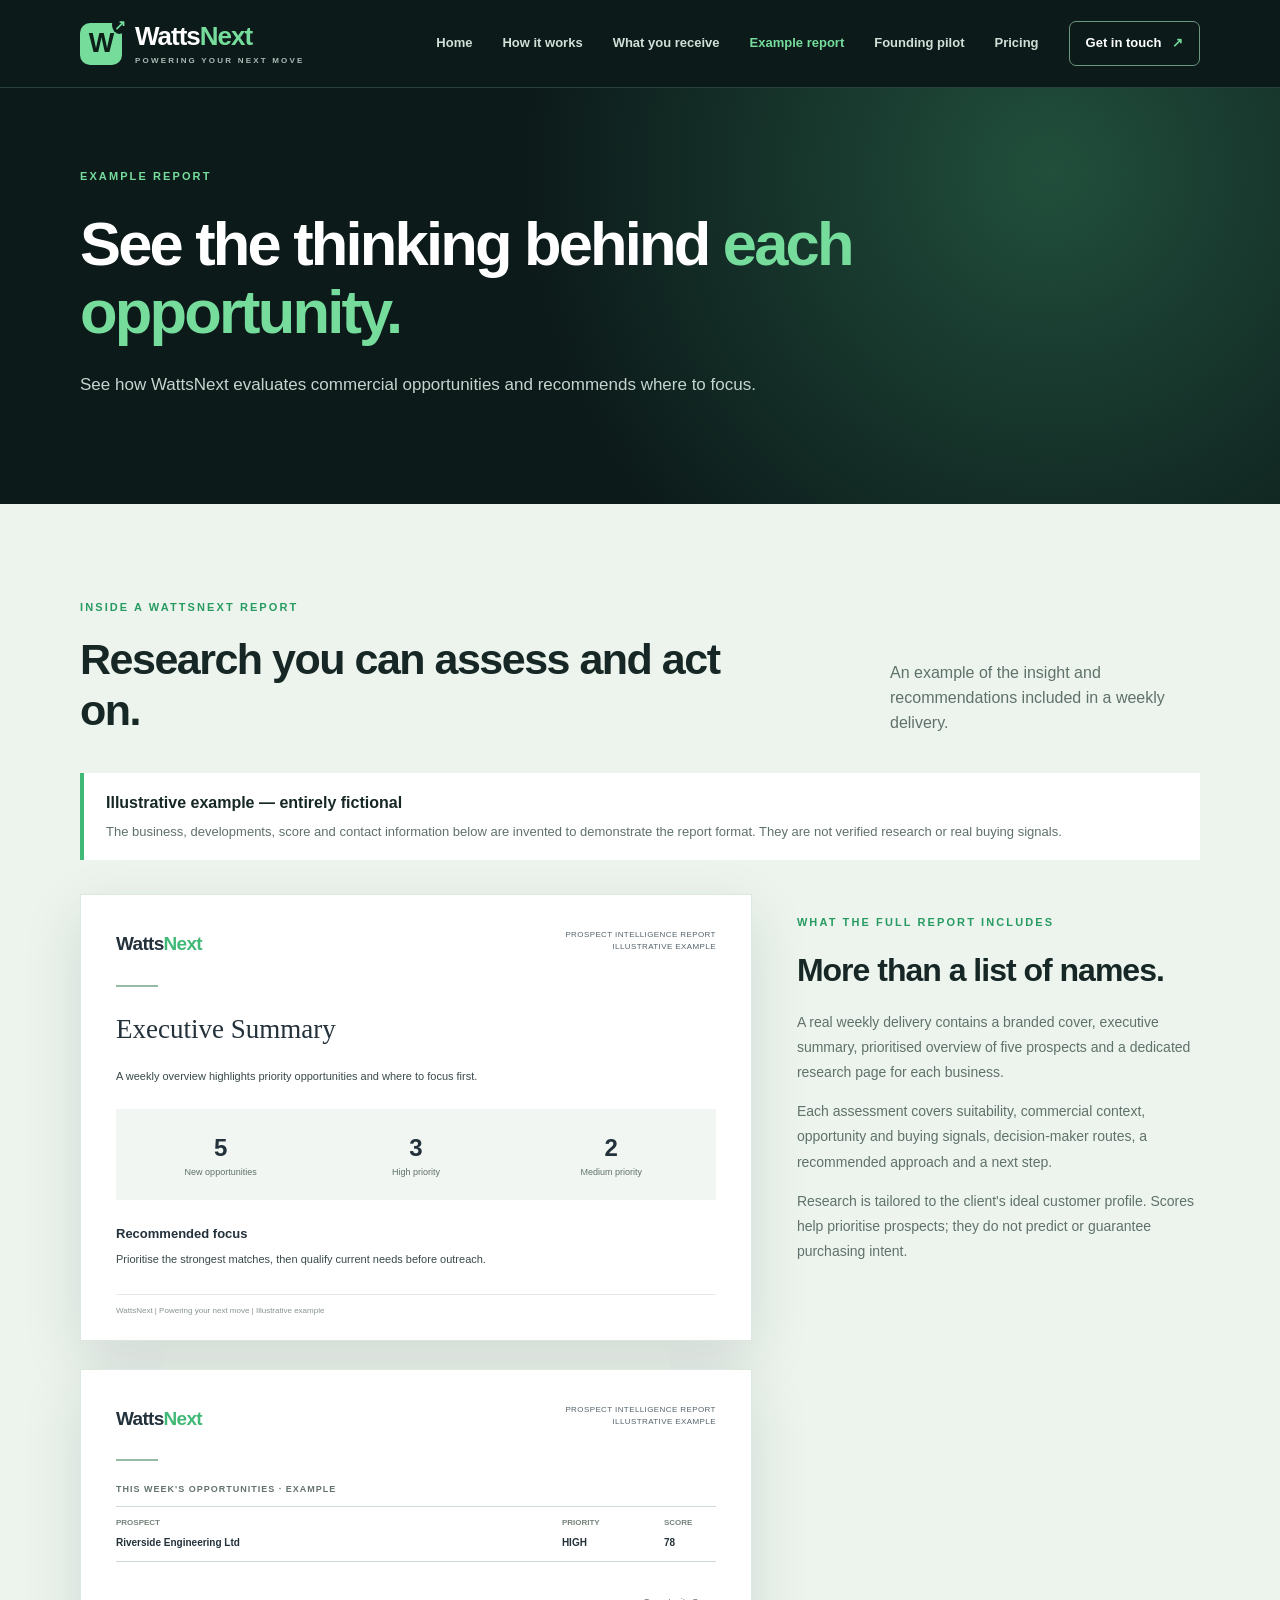
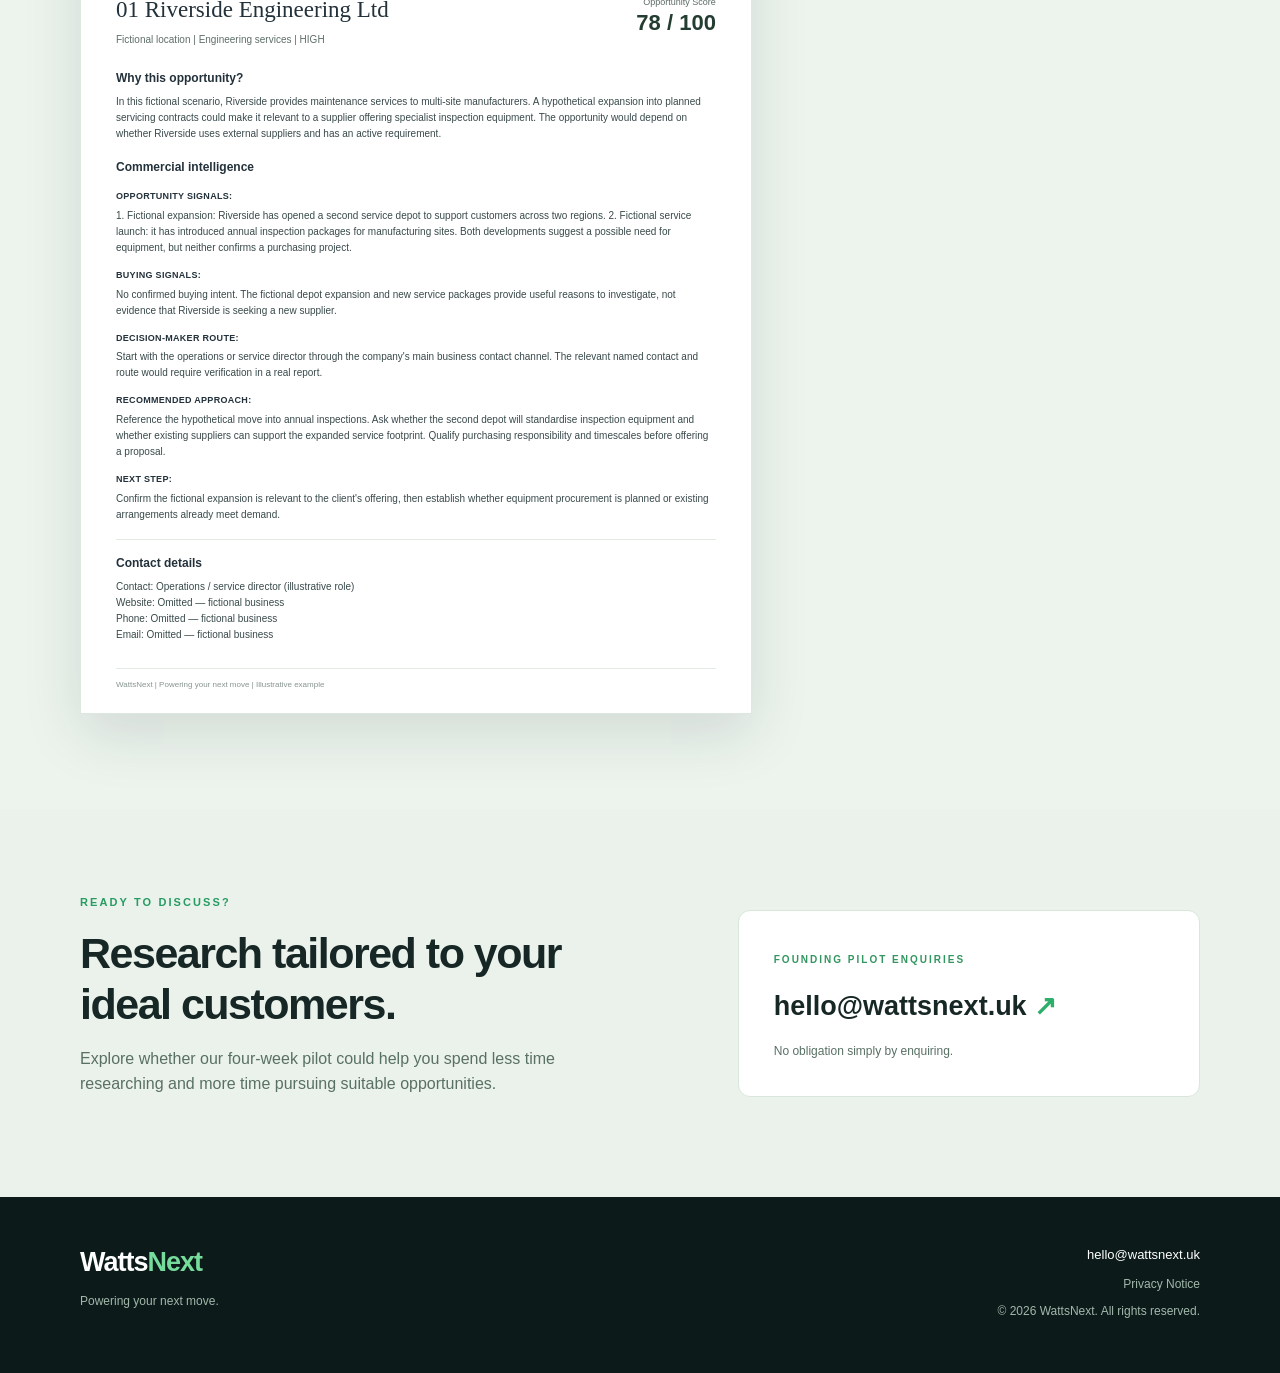
==== commit a016e2d7: "Add files via upload" ====
--- a/example-report.html
+++ b/example-report.html
@@ -1,4 +1,4 @@
-<!doctype html><html lang="en-GB"><head><meta charset="utf-8"><meta name="viewport" content="width=device-width, initial-scale=1"><meta name="description" content="Preview the format of a WattsNext prospect intelligence report using entirely fictional business information."><title>Example Report | WattsNext</title><link rel="stylesheet" href="styles.css"></head><body><header class="site-header"><div class="wrap nav"><a class="brand" href="index.html" aria-label="WattsNext home"><span class="mark">W<span class="spark">↗</span></span><span>Watts<span class="green">Next</span><small>POWERING YOUR NEXT MOVE</small></span></a><button class="mobile-menu-toggle" type="button" aria-controls="primary-navigation" aria-expanded="false" aria-label="Open navigation menu"><span class="menu-icon" aria-hidden="true">☰</span><span class="menu-label">Menu</span></button><nav id="primary-navigation" aria-label="Main navigation"><a href="index.html">Home</a><a href="how-it-works.html">How it works</a><a href="index.html#deliverables">What you receive</a><a href="example-report.html" aria-current="page">Example report</a><a href="founding-pilot.html">Founding pilot</a><a class="nav-contact" href="mailto:hello@wattsnext.uk?subject=WattsNext%20enquiry">Get in touch <span aria-hidden="true">↗</span></a></nav></div></header><main><section class="inner-hero"><div class="wrap"><div class="section-label light">EXAMPLE REPORT</div><h1>See the thinking behind <em>each opportunity.</em></h1><p class="lead">See how WattsNext evaluates commercial opportunities and recommends where to focus.</p></div></section>
+<!doctype html><html lang="en-GB"><head><meta charset="utf-8"><meta name="viewport" content="width=device-width, initial-scale=1"><meta name="description" content="Preview the format of a WattsNext prospect intelligence report using entirely fictional business information."><title>Example Report | WattsNext</title><link rel="stylesheet" href="styles.css?v=20261103-pricing"></head><body><header class="site-header"><div class="wrap nav"><a class="brand" href="index.html" aria-label="WattsNext home"><span class="mark">W<span class="spark">↗</span></span><span>Watts<span class="green">Next</span><small>POWERING YOUR NEXT MOVE</small></span></a><button class="mobile-menu-toggle" type="button" aria-controls="primary-navigation" aria-expanded="false" aria-label="Open navigation menu"><span class="menu-icon" aria-hidden="true">☰</span><span class="menu-label">Menu</span></button><nav id="primary-navigation" aria-label="Main navigation"><a href="index.html">Home</a><a href="how-it-works.html">How it works</a><a href="index.html#deliverables">What you receive</a><a href="example-report.html" aria-current="page">Example report</a><a href="founding-pilot.html">Founding pilot</a><a href="pricing.html">Pricing</a><a class="nav-contact" href="mailto:hello@wattsnext.uk?subject=WattsNext%20enquiry">Get in touch <span aria-hidden="true">↗</span></a></nav></div></header><main><section class="inner-hero"><div class="wrap"><div class="section-label light">EXAMPLE REPORT</div><h1>See the thinking behind <em>each opportunity.</em></h1><p class="lead">See how WattsNext evaluates commercial opportunities and recommends where to focus.</p></div></section>
 <section class="section report-showcase example-report-page"><div class="wrap"><div class="section-label">INSIDE A WATTSNEXT REPORT</div><div class="section-heading"><h2>Research you can assess and act on.</h2><p>An example of the insight and recommendations included in a weekly delivery.</p></div>
 <div class="report-disclaimer"><strong>Illustrative example — entirely fictional</strong><p>The business, developments, score and contact information below are invented to demonstrate the report format. They are not verified research or real buying signals.</p></div>
 <div class="example-report-layout"><div class="report-preview-stack">
@@ -9,4 +9,4 @@
 <div class="document-section"><h4>Commercial intelligence</h4><h5>OPPORTUNITY SIGNALS:</h5><p>1. Fictional expansion: Riverside has opened a second service depot to support customers across two regions. 2. Fictional service launch: it has introduced annual inspection packages for manufacturing sites. Both developments suggest a possible need for equipment, but neither confirms a purchasing project.</p><h5>BUYING SIGNALS:</h5><p>No confirmed buying intent. The fictional depot expansion and new service packages provide useful reasons to investigate, not evidence that Riverside is seeking a new supplier.</p><h5>DECISION-MAKER ROUTE:</h5><p>Start with the operations or service director through the company's main business contact channel. The relevant named contact and route would require verification in a real report.</p><h5>RECOMMENDED APPROACH:</h5><p>Reference the hypothetical move into annual inspections. Ask whether the second depot will standardise inspection equipment and whether existing suppliers can support the expanded service footprint. Qualify purchasing responsibility and timescales before offering a proposal.</p><h5>NEXT STEP:</h5><p>Confirm the fictional expansion is relevant to the client's offering, then establish whether equipment procurement is planned or existing arrangements already meet demand.</p></div>
 <div class="document-section document-contacts"><h4>Contact details</h4><p>Contact: Operations / service director (illustrative role)<br>Website: Omitted — fictional business<br>Phone: Omitted — fictional business<br>Email: Omitted — fictional business</p></div><div class="document-foot">WattsNext | Powering your next move | Illustrative example</div></article>
 </div><aside class="showcase-aside"><div class="section-label">WHAT THE FULL REPORT INCLUDES</div><h3>More than a list of names.</h3><p>A real weekly delivery contains a branded cover, executive summary, prioritised overview of five prospects and a dedicated research page for each business.</p><p>Each assessment covers suitability, commercial context, opportunity and buying signals, decision-maker routes, a recommended approach and a next step.</p><p>Research is tailored to the client's ideal customer profile. Scores help prioritise prospects; they do not predict or guarantee purchasing intent.</p></aside></div></div></section>
-<section class="contact-section"><div class="wrap contact-grid"><div><div class="section-label">READY TO DISCUSS?</div><h2>Research tailored to your ideal customers.</h2><p>Explore whether our four-week pilot could help you spend less time researching and more time pursuing suitable opportunities.</p></div><div class="contact-box"><span>FOUNDING PILOT ENQUIRIES</span><a href="mailto:hello@wattsnext.uk?subject=WattsNext%20%C2%A3349%20founding%20pilot%20enquiry">hello@wattsnext.uk <span aria-hidden="true">↗</span></a><p>No obligation simply by enquiring.</p></div></div></section></main><footer><div class="wrap footer-grid"><div><a class="footer-brand" href="index.html">Watts<span class="green">Next</span></a><p>Powering your next move.</p></div><div class="footer-right"><a href="mailto:hello@wattsnext.uk">hello@wattsnext.uk</a><p><a href="https://docs.google.com/document/d/1ftN30DPU0YbhLh_8CklvsjxT-NBt7JfH/edit?usp=drivesdk&amp;ouid=116151901559799536463&amp;rtpof=true&amp;sd=true" target="_blank" rel="noopener noreferrer">Privacy Notice</a></p><p>© <span id="year">2026</span> WattsNext. All rights reserved.</p></div></div></footer><script>document.getElementById('year').textContent=new Date().getFullYear();</script><script>(function(){const toggle=document.querySelector('.mobile-menu-toggle');const nav=document.getElementById('primary-navigation');if(!toggle||!nav)return;function close(){toggle.setAttribute('aria-expanded','false');toggle.setAttribute('aria-label','Open navigation menu');nav.classList.remove('menu-open')}toggle.addEventListener('click',function(){const open=toggle.getAttribute('aria-expanded')!=='true';toggle.setAttribute('aria-expanded',String(open));toggle.setAttribute('aria-label',open?'Close navigation menu':'Open navigation menu');nav.classList.toggle('menu-open',open)});nav.querySelectorAll('a').forEach(a=>a.addEventListener('click',close));document.addEventListener('keydown',e=>{if(e.key==='Escape')close()});window.addEventListener('resize',()=>{if(window.innerWidth>850)close()})})();</script></body></html>+<section class="contact-section"><div class="wrap contact-grid"><div><div class="section-label">READY TO DISCUSS?</div><h2>Research tailored to your ideal customers.</h2><p>Explore whether our four-week pilot could help you spend less time researching and more time pursuing suitable opportunities.</p></div><div class="contact-box"><span>FOUNDING PILOT ENQUIRIES</span><a href="mailto:hello@wattsnext.uk?subject=WattsNext%20%C2%A3349%20founding%20pilot%20enquiry">hello@wattsnext.uk <span aria-hidden="true">↗</span></a><p>No obligation simply by enquiring.</p></div></div></section></main><footer><div class="wrap footer-grid"><div><a class="footer-brand" href="index.html">Watts<span class="green">Next</span></a><p>Powering your next move.</p></div><div class="footer-right"><a href="mailto:hello@wattsnext.uk">hello@wattsnext.uk</a><p><a href="https://docs.google.com/document/d/1ftN30DPU0YbhLh_8CklvsjxT-NBt7JfH/edit?usp=drivesdk&amp;ouid=116151901559799536463&amp;rtpof=true&amp;sd=true" target="_blank" rel="noopener noreferrer">Privacy Notice</a></p><p>© <span id="year">2026</span> WattsNext. All rights reserved.</p></div></div></footer><script>document.getElementById('year').textContent=new Date().getFullYear();</script><script>(function(){const toggle=document.querySelector('.mobile-menu-toggle');const nav=document.getElementById('primary-navigation');if(!toggle||!nav)return;function close(){toggle.setAttribute('aria-expanded','false');toggle.setAttribute('aria-label','Open navigation menu');nav.classList.remove('menu-open')}toggle.addEventListener('click',function(){const open=toggle.getAttribute('aria-expanded')!=='true';toggle.setAttribute('aria-expanded',String(open));toggle.setAttribute('aria-label',open?'Close navigation menu':'Open navigation menu');nav.classList.toggle('menu-open',open)});nav.querySelectorAll('a').forEach(a=>a.addEventListener('click',close));document.addEventListener('keydown',e=>{if(e.key==='Escape')close()});window.addEventListener('resize',()=>{if(window.innerWidth>850)close()})})();</script><script data-goatcounter="https://chris-wattsnext.goatcounter.com/count" async src="https://gc.zgo.at/count.js"></script></body></html>
--- a/styles.css
+++ b/styles.css
@@ -29,3 +29,18 @@
 .site-header .nav nav>.nav-contact{margin-top:9px;border:1px solid #628875;border-radius:8px;text-align:center}
 }
 @media(max-width:600px){.site-header .brand{font-size:21px}.site-header .mark{width:38px;height:38px;font-size:24px}.mobile-menu-toggle{padding:9px 12px}.example-report-page .sample-summary{padding-bottom:20px}}
+
+/* Pricing page — November 2026 */
+.pricing-intro{max-width:760px;margin:0 0 32px;color:var(--muted,#b8c9c4);line-height:1.7}
+.pricing-grid{display:grid;grid-template-columns:repeat(3,minmax(0,1fr));gap:18px;align-items:stretch}
+.pricing-plan{border:1px solid rgba(128,192,167,.29);border-radius:20px;padding:28px 23px;background:rgba(9,32,29,.52);display:flex;flex-direction:column;min-width:0}
+.pricing-plan.featured{border-color:#71dba4;background:rgba(44,100,73,.18)}
+.pricing-kicker{font-size:.73rem;font-weight:800;letter-spacing:.12em;color:#77dca7;margin-bottom:14px}
+.pricing-plan h3{font-size:1.55rem;margin:0 0 13px;color:#f4f9f6}
+.pricing-amount{font-size:2.1rem;font-weight:800;color:#fff;white-space:nowrap;margin-bottom:20px}
+.pricing-amount span{font-size:.9rem;font-weight:500;color:#c0d0c9}
+.pricing-plan p{line-height:1.65;color:#c7d5cf;margin:0 0 19px}
+.pricing-plan ul{padding-left:20px;margin:auto 0 0;color:#e3efe9;line-height:1.65}
+.pricing-plan li{padding:5px 0}
+.pricing-note{margin-top:22px}
+@media(max-width:850px){.pricing-grid{grid-template-columns:1fr}.pricing-plan{padding:25px 22px}.pricing-amount{font-size:2rem}}
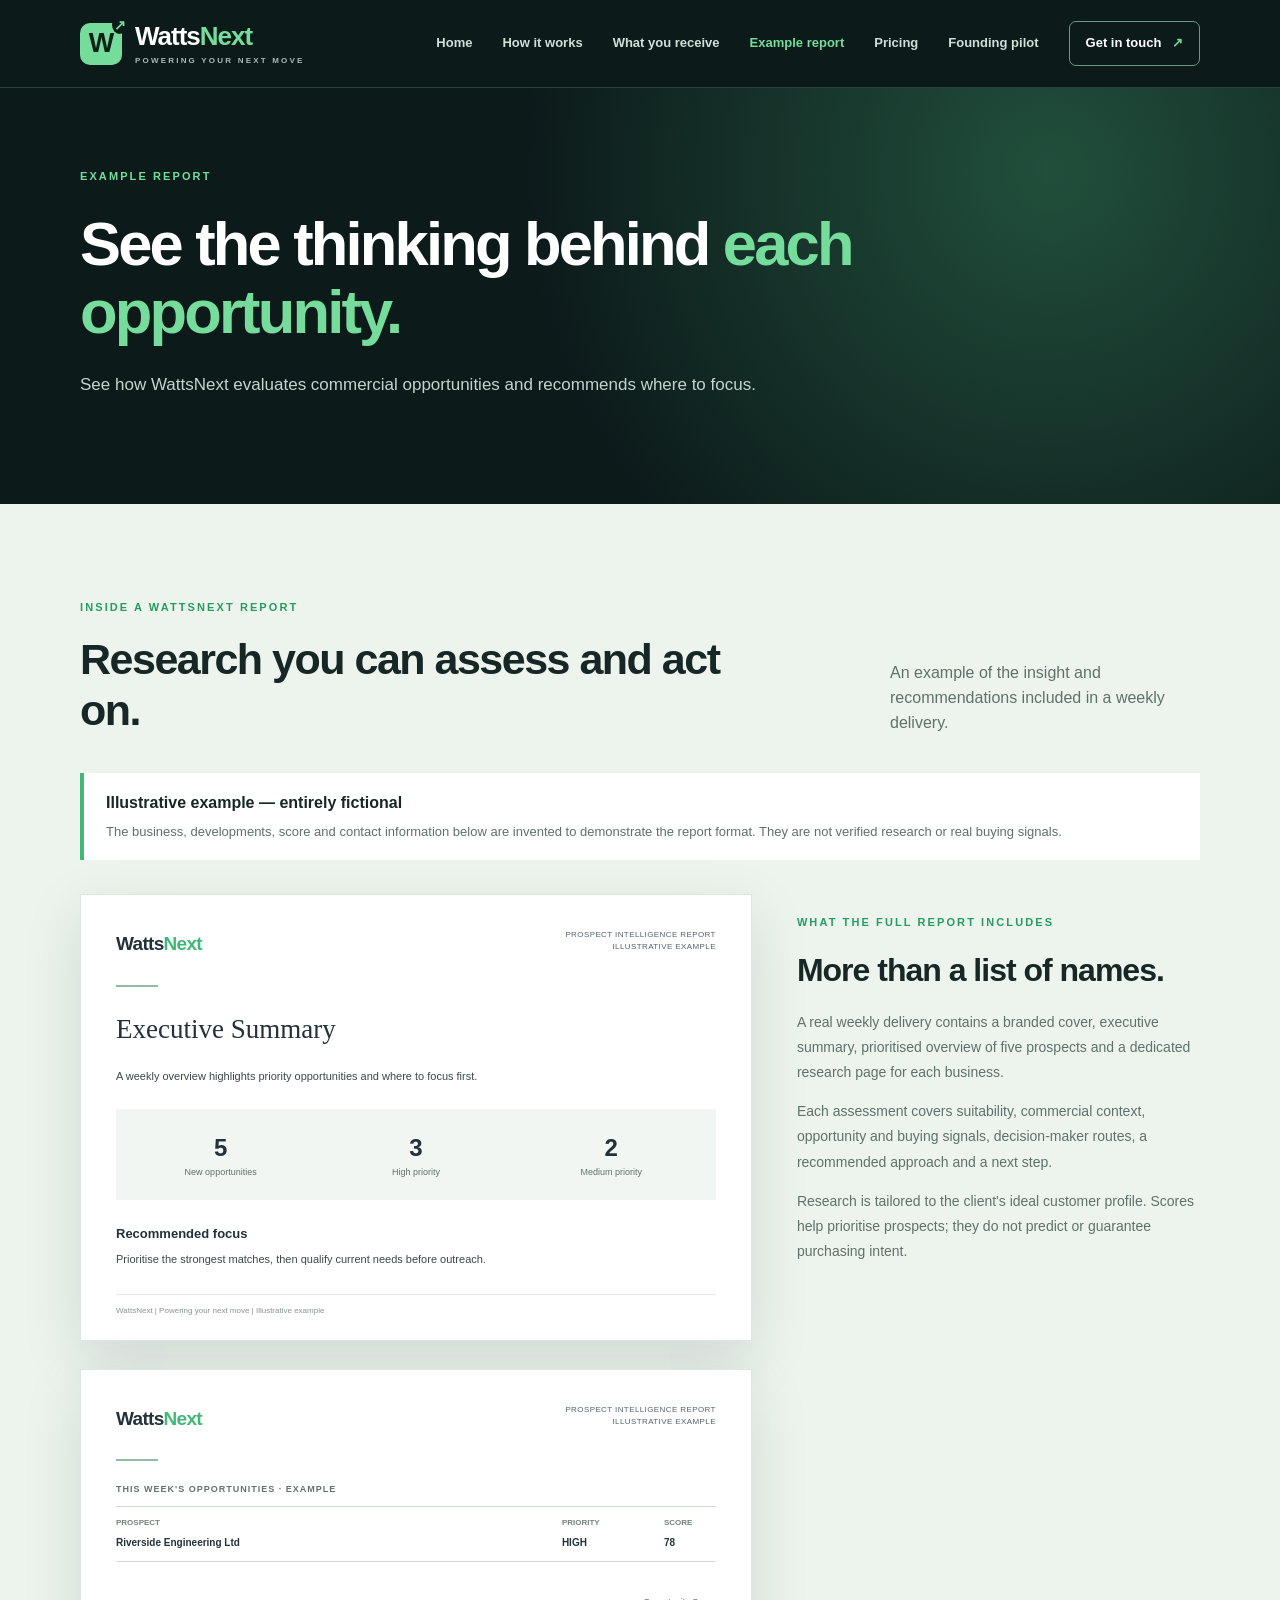
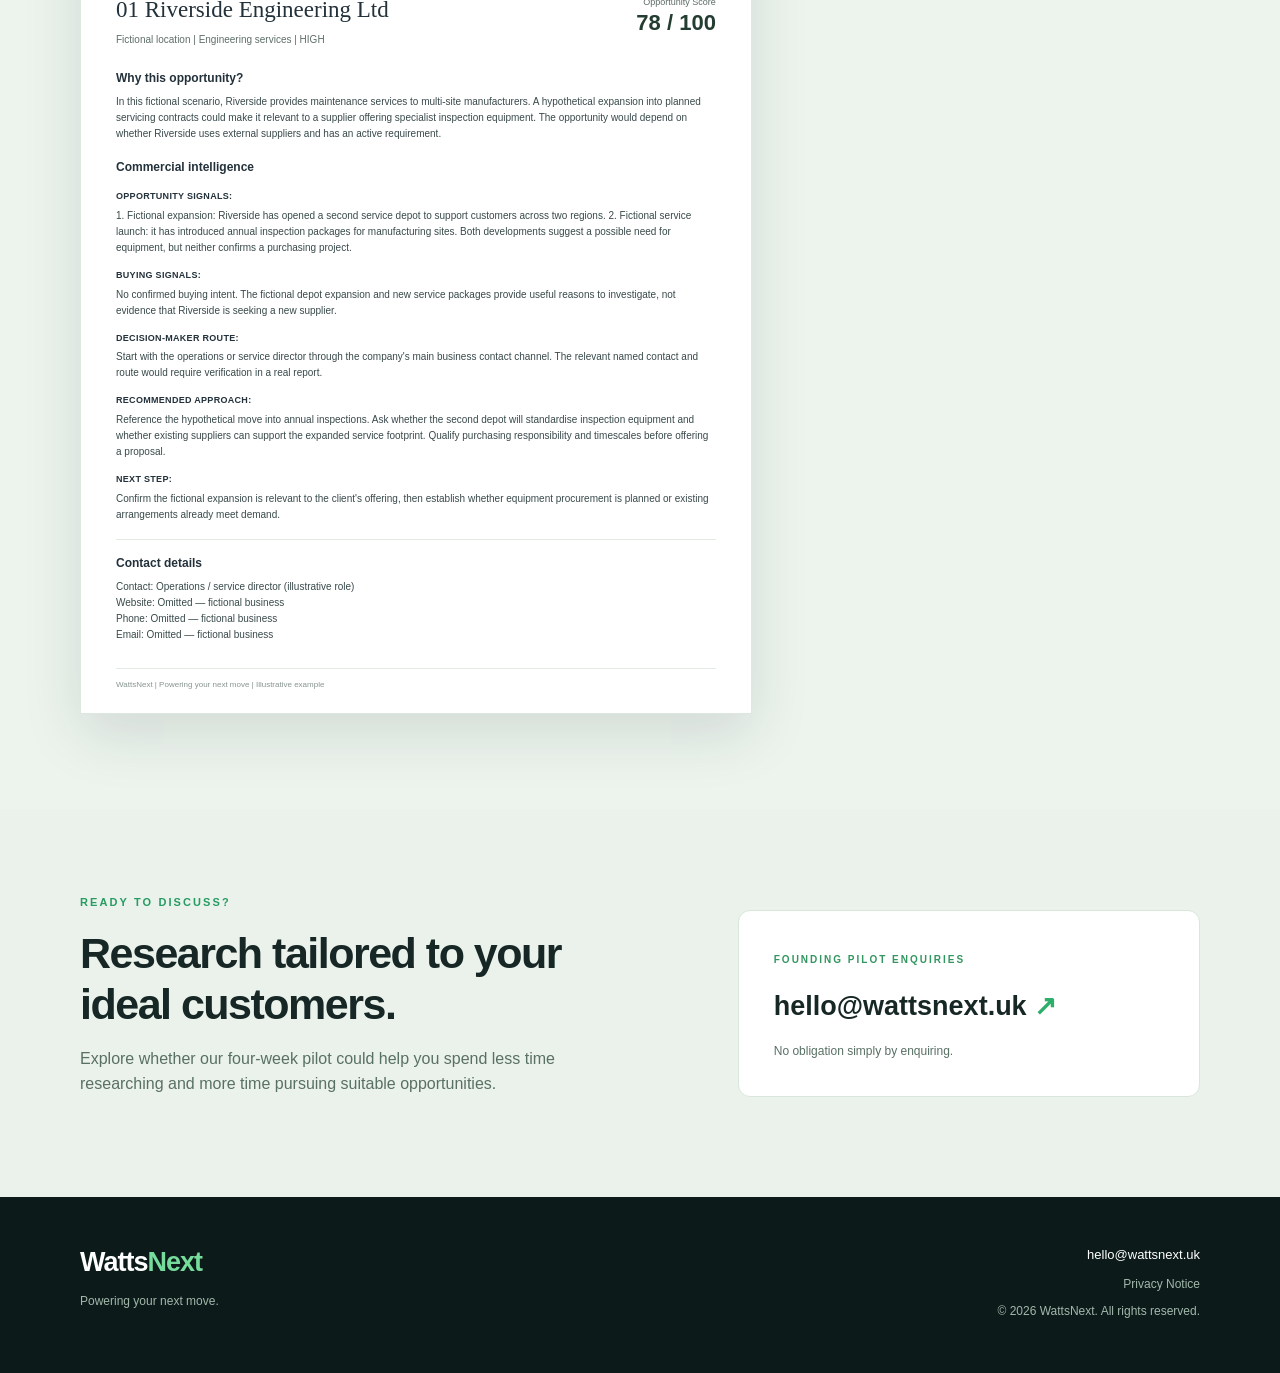
==== commit 4f55b505: "Add files via upload" ====
--- a/example-report.html
+++ b/example-report.html
@@ -1,4 +1,4 @@
-<!doctype html><html lang="en-GB"><head><meta charset="utf-8"><meta name="viewport" content="width=device-width, initial-scale=1"><meta name="description" content="Preview the format of a WattsNext prospect intelligence report using entirely fictional business information."><title>Example Report | WattsNext</title><link rel="stylesheet" href="styles.css?v=20261103-pricing"></head><body><header class="site-header"><div class="wrap nav"><a class="brand" href="index.html" aria-label="WattsNext home"><span class="mark">W<span class="spark">↗</span></span><span>Watts<span class="green">Next</span><small>POWERING YOUR NEXT MOVE</small></span></a><button class="mobile-menu-toggle" type="button" aria-controls="primary-navigation" aria-expanded="false" aria-label="Open navigation menu"><span class="menu-icon" aria-hidden="true">☰</span><span class="menu-label">Menu</span></button><nav id="primary-navigation" aria-label="Main navigation"><a href="index.html">Home</a><a href="how-it-works.html">How it works</a><a href="index.html#deliverables">What you receive</a><a href="example-report.html" aria-current="page">Example report</a><a href="founding-pilot.html">Founding pilot</a><a href="pricing.html">Pricing</a><a class="nav-contact" href="mailto:hello@wattsnext.uk?subject=WattsNext%20enquiry">Get in touch <span aria-hidden="true">↗</span></a></nav></div></header><main><section class="inner-hero"><div class="wrap"><div class="section-label light">EXAMPLE REPORT</div><h1>See the thinking behind <em>each opportunity.</em></h1><p class="lead">See how WattsNext evaluates commercial opportunities and recommends where to focus.</p></div></section>
+<!doctype html><html lang="en-GB"><head><meta charset="utf-8"><meta name="viewport" content="width=device-width, initial-scale=1"><meta name="description" content="Preview the format of a WattsNext prospect intelligence report using entirely fictional business information."><title>Example Report | WattsNext</title><link rel="stylesheet" href="styles.css?v=20261103-contrastfix"></head><body><header class="site-header"><div class="wrap nav"><a class="brand" href="index.html" aria-label="WattsNext home"><span class="mark">W<span class="spark">↗</span></span><span>Watts<span class="green">Next</span><small>POWERING YOUR NEXT MOVE</small></span></a><button class="mobile-menu-toggle" type="button" aria-controls="primary-navigation" aria-expanded="false" aria-label="Open navigation menu"><span class="menu-icon" aria-hidden="true">☰</span><span class="menu-label">Menu</span></button><nav id="primary-navigation" aria-label="Main navigation"><a href="index.html">Home</a><a href="how-it-works.html">How it works</a><a href="index.html#deliverables">What you receive</a><a href="example-report.html" aria-current="page">Example report</a><a href="pricing.html">Pricing</a><a href="founding-pilot.html">Founding pilot</a><a class="nav-contact" href="mailto:hello@wattsnext.uk?subject=WattsNext%20enquiry">Get in touch <span aria-hidden="true">↗</span></a></nav></div></header><main><section class="inner-hero"><div class="wrap"><div class="section-label light">EXAMPLE REPORT</div><h1>See the thinking behind <em>each opportunity.</em></h1><p class="lead">See how WattsNext evaluates commercial opportunities and recommends where to focus.</p></div></section>
 <section class="section report-showcase example-report-page"><div class="wrap"><div class="section-label">INSIDE A WATTSNEXT REPORT</div><div class="section-heading"><h2>Research you can assess and act on.</h2><p>An example of the insight and recommendations included in a weekly delivery.</p></div>
 <div class="report-disclaimer"><strong>Illustrative example — entirely fictional</strong><p>The business, developments, score and contact information below are invented to demonstrate the report format. They are not verified research or real buying signals.</p></div>
 <div class="example-report-layout"><div class="report-preview-stack">
--- a/styles.css
+++ b/styles.css
@@ -44,3 +44,12 @@
 .pricing-plan li{padding:5px 0}
 .pricing-note{margin-top:22px}
 @media(max-width:850px){.pricing-grid{grid-template-columns:1fr}.pricing-plan{padding:25px 22px}.pricing-amount{font-size:2rem}}
+
+/* Pricing cards: solid, accessible colours on the light after-pilot section. */
+.pricing-plan{background:#102726;border:1px solid #426b58;color:#f4f9f6;box-shadow:0 8px 24px rgba(12,26,26,.07)}
+.pricing-plan.featured{background:#173b30;border:2px solid #49b77d;color:#fff;box-shadow:0 8px 24px rgba(12,26,26,.10)}
+.pricing-plan .pricing-kicker,.pricing-plan.featured .pricing-kicker{color:#91e8b3}
+.pricing-plan h3,.pricing-plan.featured h3,.pricing-plan .pricing-amount,.pricing-plan.featured .pricing-amount{color:#fff}
+.pricing-plan .pricing-amount span,.pricing-plan.featured .pricing-amount span{color:#c9ddd1}
+.pricing-plan p,.pricing-plan.featured p{color:#d2e3d8}
+.pricing-plan ul,.pricing-plan.featured ul{color:#f0f7f1}
